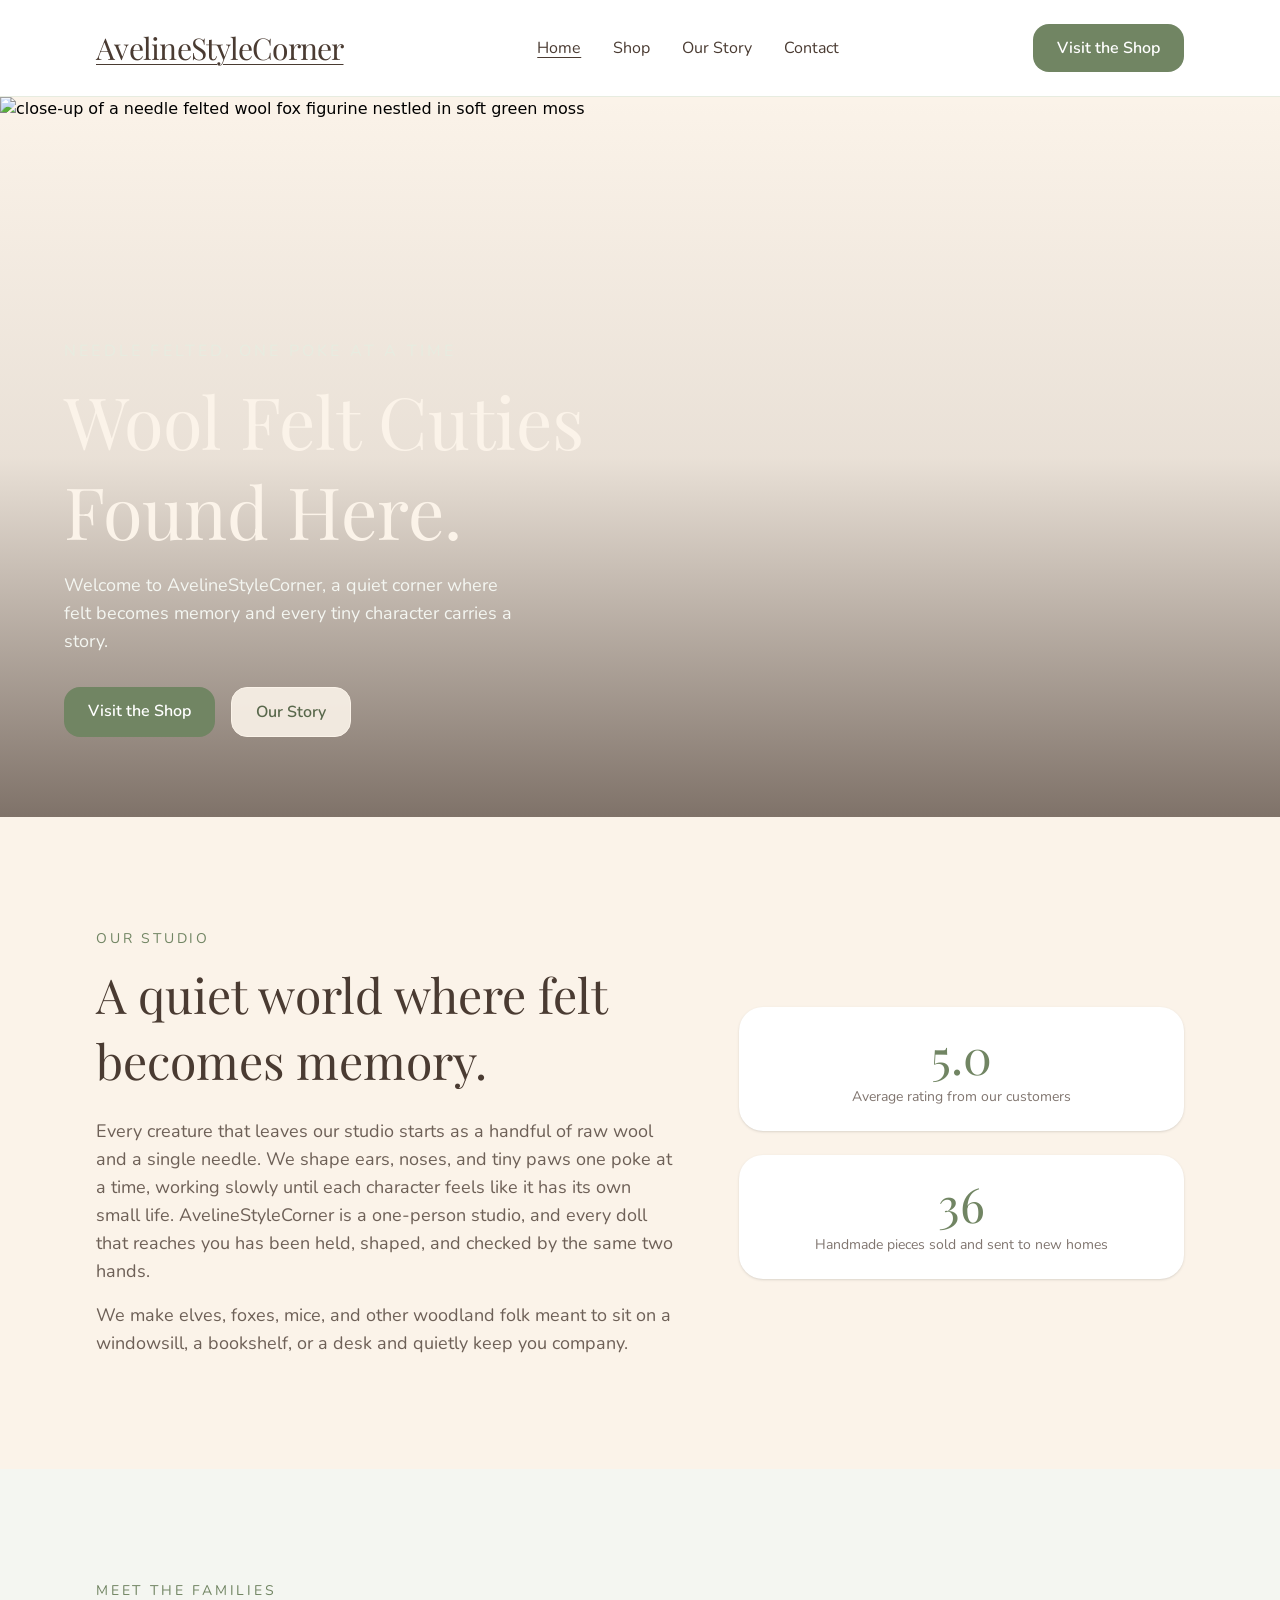
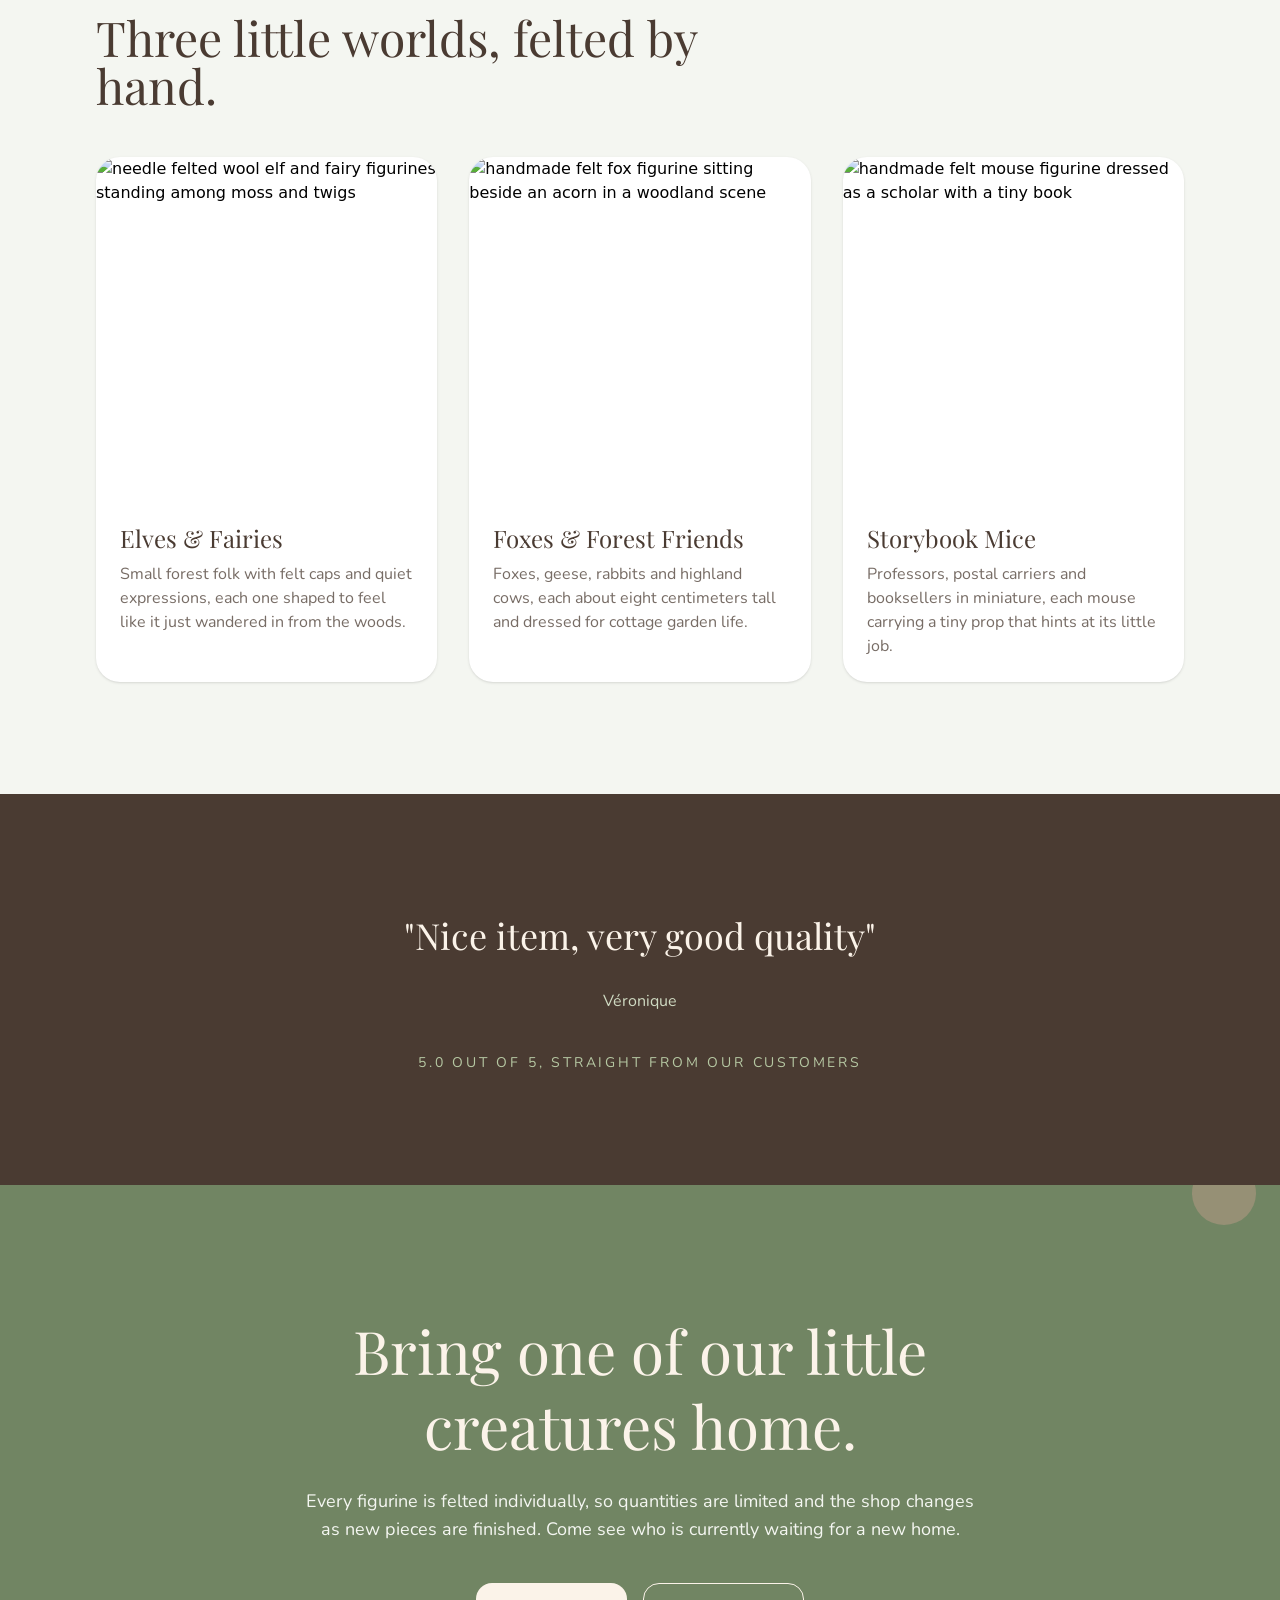
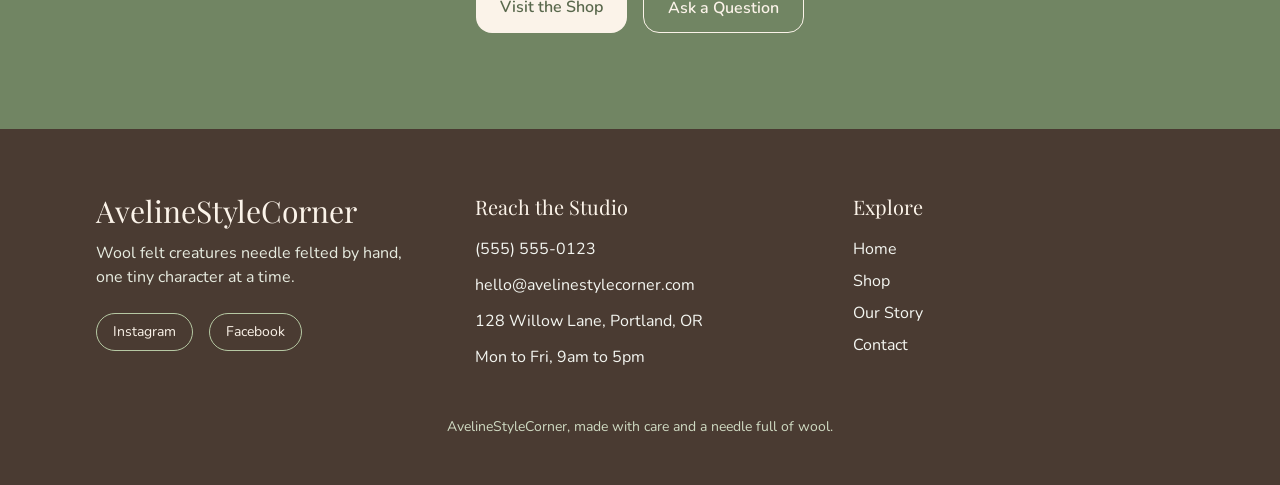
==== index.html @ eb637caf "Initial site generated by Tibly" ====
<!DOCTYPE html>
<html lang="en">
<head>
<meta charset="utf-8">
<meta name="viewport" content="width=device-width, initial-scale=1">
<title>AvelineStyleCorner | Wool Felt Cuties Found Here</title>
<meta name="description" content="Handmade needle felted wool elves, foxes, mice and woodland creatures from AvelineStyleCorner. Each figurine is felted by hand, one tiny character at a time.">
<link rel="canonical" href="https://aveline-style-39c0.sites.tibly.ai/">
<meta property="og:type" content="website">
<meta property="og:url" content="https://aveline-style-39c0.sites.tibly.ai/">
<meta property="og:site_name" content="AvelineStyleCorner">
<meta property="og:title" content="AvelineStyleCorner | Wool Felt Cuties Found Here">
<meta property="og:description" content="Handmade needle felted wool elves, foxes, mice and woodland creatures from AvelineStyleCorner. Each figurine is felted by hand, one tiny character at a time.">
<meta name="twitter:card" content="summary_large_image">
<link rel="icon" href="/favicon.svg" type="image/svg+xml">
<link rel="preconnect" href="https://fonts.googleapis.com">
<link rel="preconnect" href="https://fonts.gstatic.com" crossorigin>
<link href="https://fonts.googleapis.com/css2?family=Playfair+Display:ital,wght@0,400..900;1,400..900&family=Nunito:wght@300;400;500;600;700;800&display=swap" rel="stylesheet">
<style>details[open] > *:not(summary){animation:tibly-acc .35s ease}@keyframes tibly-acc{from{opacity:0;transform:translateY(-4px)}}</style>
<style>@media (prefers-reduced-motion:no-preference){.tibly-fx{opacity:0;transform:translateY(24px);transition:opacity .7s ease,transform .7s ease}.tibly-fx.tibly-fx-in{opacity:1;transform:none}}</style>
<script>addEventListener('DOMContentLoaded',function(){if(!('IntersectionObserver' in window))return;var io=new IntersectionObserver(function(es){es.forEach(function(en){if(en.isIntersecting){en.target.classList.add('tibly-fx-in');io.unobserve(en.target)}})},{rootMargin:'0px 0px -8% 0px'});document.querySelectorAll('section[data-block] > *').forEach(function(el){if(el.getBoundingClientRect().top>innerHeight){el.classList.add('tibly-fx');io.observe(el)}})});</script>
<style>.tibly-ba{position:relative;overflow:hidden;--ba:50%;cursor:ew-resize;touch-action:pan-y;user-select:none;-webkit-user-select:none}.tibly-ba>img{display:block;width:100%;height:100%;object-fit:cover}.tibly-ba .tibly-ba-before{position:absolute;inset:0;clip-path:inset(0 calc(100% - var(--ba)) 0 0)}.tibly-ba .tibly-ba-before img{display:block;width:100%;height:100%;object-fit:cover}.tibly-ba::after{content:'';position:absolute;top:0;bottom:0;left:var(--ba);width:2px;margin-left:-1px;background:#fff;box-shadow:0 0 6px rgba(0,0,0,.55);pointer-events:none;z-index:1}.tibly-ba::before{content:'';position:absolute;top:50%;left:var(--ba);width:44px;height:44px;transform:translate(-50%,-50%);border-radius:9999px;background:rgba(0,0,0,.75) url("data:image/svg+xml,%3Csvg%20xmlns='http://www.w3.org/2000/svg'%20viewBox='0%200%2024%2024'%20fill='%23fff'%3E%3Cpath%20d='M9%206l-6%206%206%206zM15%206l6%206-6%206z'/%3E%3C/svg%3E") center/22px 22px no-repeat;border:2px solid #fff;box-shadow:0 2px 8px rgba(0,0,0,.4);pointer-events:none;z-index:1}.tibly-ba input[type=range]{position:absolute;inset:0;width:100%;height:100%;margin:0;opacity:0;pointer-events:none;-webkit-appearance:none;appearance:none;z-index:2}[data-lightbox]{cursor:zoom-in}.tibly-lb{position:fixed;inset:0;z-index:9999;background:rgba(0,0,0,.92);display:flex;align-items:center;justify-content:center;cursor:zoom-out;padding:24px}.tibly-lb img{max-width:100%;max-height:100%;object-fit:contain}</style>
<script>document.addEventListener('input',function(e){var t=e.target;if(!t||t.type!=='range')return;var c=t.closest&&t.closest('.tibly-ba');if(c)c.style.setProperty('--ba',t.value+'%')});document.addEventListener('pointerdown',function(e){var c=e.target.closest&&e.target.closest('.tibly-ba');if(!c||e.button>0)return;e.preventDefault();var inp=c.querySelector('input[type=range]');var set=function(x){var r=c.getBoundingClientRect();if(!r.width)return;var p=Math.max(0,Math.min(100,(x-r.left)*100/r.width));c.style.setProperty('--ba',p+'%');if(inp)inp.value=Math.round(p)};set(e.clientX);var mv=function(ev){set(ev.clientX)};var up=function(){document.removeEventListener('pointermove',mv);document.removeEventListener('pointerup',up);document.removeEventListener('pointercancel',up)};document.addEventListener('pointermove',mv);document.addEventListener('pointerup',up);document.addEventListener('pointercancel',up)});document.addEventListener('click',function(e){var im=e.target.closest&&e.target.closest('[data-lightbox]');if(!im||!(im.currentSrc||im.src))return;e.preventDefault();var o=document.createElement('div');o.className='tibly-lb';var big=document.createElement('img');big.src=im.currentSrc||im.src;big.alt=im.alt||'';o.appendChild(big);o.addEventListener('click',function(){o.remove()});document.addEventListener('keydown',function esc(ev){if(ev.key==='Escape'){o.remove();document.removeEventListener('keydown',esc)}});document.body.appendChild(o)});document.addEventListener('click',function(e){var x=e.target.closest&&e.target.closest('[data-announce-close]');if(!x)return;var b=x.closest('[data-announce]');if(b){b.style.display='none';try{sessionStorage.setItem('tibly-announce','1')}catch(_){}}});addEventListener('DOMContentLoaded',function(){try{if(sessionStorage.getItem('tibly-announce')==='1'){var b=document.querySelector('[data-announce]');if(b)b.style.display='none'}}catch(_){}if('IntersectionObserver' in window&&!matchMedia('(prefers-reduced-motion:reduce)').matches){var els=document.querySelectorAll('[data-count]');if(els.length){var io=new IntersectionObserver(function(es){es.forEach(function(en){if(!en.isIntersecting)return;io.unobserve(en.target);var el=en.target,s=el.textContent||'',m=s.match(/[\d,]*\d(?:\.\d+)?/);if(!m)return;var raw=m[0],num=parseFloat(raw.replace(/,/g,''));if(!isFinite(num))return;var pre=s.slice(0,m.index),post=s.slice(m.index+raw.length),grp=raw.indexOf(',')>=0,dec=(raw.split('.')[1]||'').length,t0=performance.now();requestAnimationFrame(function tick(now){var p=Math.min((now-t0)/1400,1);p=1-Math.pow(1-p,3);var v=(num*p).toFixed(dec);if(grp)v=Number(v).toLocaleString('en-US',{minimumFractionDigits:dec});el.textContent=pre+v+post;if(p<1)requestAnimationFrame(tick)})})},{rootMargin:'0px 0px -10% 0px'});els.forEach(function(el){io.observe(el)})}}var badge=document.querySelector('[data-tibly-open]');if(badge){var src=document.querySelector('[data-tibly-field="hours"]');var txt=(src&&src.textContent||'').toLowerCase();var days=['sun','mon','tue','wed','thu','fri','sat'];var toMin=function(h,mm,ap){h=+h;mm=+(mm||0);if(ap==='pm'&&h!==12)h+=12;if(ap==='am'&&h===12)h=0;return h*60+mm};var spans=[];var re=/(sun|mon|tue|wed|thu|fri|sat|daily|every ?day)[a-z]*\s*(?:[-\u2013\u2014]\s*(sun|mon|tue|wed|thu|fri|sat)[a-z]*)?\s*:?\s*(\d{1,2})(?::(\d{2}))?\s*(am|pm)?\s*[-\u2013\u2014]\s*(\d{1,2})(?::(\d{2}))?\s*(am|pm)?/g,mm;while((mm=re.exec(txt))){var d1=mm[1].slice(0,3),d2=mm[2],ap1=mm[5]||(mm[8]==='pm'&&+mm[3]<=+mm[6]?'am':mm[8]),o=toMin(mm[3],mm[4],ap1),c=toMin(mm[6],mm[7],mm[8]);var from=d1==='dai'||d1==='eve'?0:days.indexOf(d1),to=d2?days.indexOf(d2.slice(0,3)):(d1==='dai'||d1==='eve'?6:from);if(from<0)continue;for(var d=from;;d=(d+1)%7){spans.push([d,o,c]);if(d===to)break}}if(spans.length){var now=new Date(),cur=now.getDay(),min=now.getHours()*60+now.getMinutes();var open=spans.some(function(s){return s[0]===cur&&min>=s[1]&&min<s[2]});badge.textContent=open?(badge.getAttribute('data-open-text')||'Open now'):(badge.getAttribute('data-closed-text')||'Closed now');badge.setAttribute('data-state',open?'open':'closed');badge.hidden=false}}});</script>
<style>header a[aria-current="page"]:not(:has(img,svg)){text-decoration:underline;text-underline-offset:4px;text-decoration-thickness:1px}</style>
<style>#nav-open~[class*="peer-checked:"][class*="fixed"]{min-height:100vh;min-height:100dvh}@media (prefers-reduced-motion:no-preference){label[for="nav-open"] span{transition:transform .3s ease,opacity .2s ease}header:has(#nav-open:checked) label[for="nav-open"]:not([aria-label="Close" i]) span:not(:has(span)):nth-of-type(1){transform:translateY(8px) rotate(45deg)}header:has(#nav-open:checked) label[for="nav-open"]:not([aria-label="Close" i]) span:not(:has(span)):nth-of-type(2){opacity:0}header:has(#nav-open:checked) label[for="nav-open"]:not([aria-label="Close" i]) span:not(:has(span)):nth-of-type(3){transform:translateY(-8px) rotate(-45deg)}#nav-open:checked~[class*="peer-checked:"]{animation:tibly-nav-in .25s ease}#nav-open:checked~[class*="peer-checked:"] label[for="nav-open"]{display:inline-block;animation:tibly-x-in .35s ease}@keyframes tibly-nav-in{from{opacity:0;transform:translateY(10px)}}@keyframes tibly-x-in{from{opacity:0;transform:rotate(-90deg) scale(.6)}}}</style>
<link rel="stylesheet" href="/styles.css?v=5a01f3ce">
</head>
<body>
<!-- block:header -->
<header class="relative bg-[var(--color-surface)] border-b border-brand-100">
  <div class="mx-auto max-w-6xl px-4 sm:px-6 lg:px-8">
    <input type="checkbox" id="nav-open" class="peer sr-only">
    <div class="flex items-center justify-between py-4 md:py-6">
      <a href="/" class="font-display text-2xl md:text-3xl text-[var(--color-ink)] tracking-tight" aria-current="page">
        <span data-tibly-field="business-name">AvelineStyleCorner</span>
      </a>
      <nav class="hidden md:flex items-center gap-8 font-body text-base text-[var(--color-ink)]">
        <a href="/" class="transition-colors duration-200 hover:text-brand-600" aria-current="page">Home</a>
        <a href="/shop" class="transition-colors duration-200 hover:text-brand-600">Shop</a>
        <a href="/about" class="transition-colors duration-200 hover:text-brand-600">Our Story</a>
        <a href="/contact" class="transition-colors duration-200 hover:text-brand-600">Contact</a>
      </nav>
      <a href="/shop" class="btn hidden md:inline-flex">Visit the Shop</a>
      <label for="nav-open" class="md:hidden cursor-pointer text-[var(--color-ink)]" aria-label="Menu">
        <svg width="28" height="28" viewBox="0 0 24 24" fill="none" stroke="currentColor" stroke-width="2" stroke-linecap="round">
          <line x1="3" y1="6" x2="21" y2="6"/>
          <line x1="3" y1="12" x2="21" y2="12"/>
          <line x1="3" y1="18" x2="21" y2="18"/>
        </svg>
      </label>
    </div>

    <div class="hidden peer-checked:flex md:hidden fixed inset-0 z-50 flex-col bg-[var(--color-background)] px-6 py-6">
      <div class="flex items-center justify-between">
        <span class="font-display text-2xl text-[var(--color-ink)]" data-tibly-field="business-name">AvelineStyleCorner</span>
        <label for="nav-open" aria-label="Close" class="cursor-pointer text-[var(--color-ink)]">
          <svg width="28" height="28" viewBox="0 0 24 24" fill="none" stroke="currentColor" stroke-width="2" stroke-linecap="round">
            <line x1="4" y1="4" x2="20" y2="20"/>
            <line x1="20" y1="4" x2="4" y2="20"/>
          </svg>
        </label>
      </div>
      <nav class="mt-16 flex flex-col gap-7 font-display text-4xl text-[var(--color-ink)]">
        <a href="/" class="transition-colors duration-200 hover:text-brand-600" aria-current="page">Home</a>
        <a href="/shop" class="transition-colors duration-200 hover:text-brand-600">Shop</a>
        <a href="/about" class="transition-colors duration-200 hover:text-brand-600">Our Story</a>
        <a href="/contact" class="transition-colors duration-200 hover:text-brand-600">Contact</a>
      </nav>
      <a href="/shop" class="btn mt-auto text-center text-lg">Visit the Shop</a>
    </div>
  </div>
</header>
<!-- /block:header -->
<!-- block:image-hero -->
<section class="relative bg-background" data-block="image-hero">
  <div class="relative h-[62vh] md:h-[80vh] w-full overflow-hidden">
    <img loading="lazy" src="https://images.pexels.com/photos/10673284/pexels-photo-10673284.jpeg?auto=compress&cs=tinysrgb&h=650&w=940" alt="close-up of a needle felted wool fox figurine nestled in soft green moss" class="absolute inset-0 h-full w-full object-cover animate-kenburns">
    <div class="absolute inset-0 bg-gradient-to-t from-[var(--color-ink)]/70 via-[var(--color-ink)]/10 to-transparent"></div>
    <div class="absolute inset-0 flex flex-col items-start justify-end px-6 pb-10 sm:px-10 sm:pb-14 md:px-16 md:pb-20">
      <p class="font-body text-sm md:text-base uppercase tracking-[0.2em] text-brand-100">Needle felted, one poke at a time</p>
      <h1 class="mt-3 font-display text-4xl md:text-7xl leading-tight text-background max-w-2xl">Wool Felt Cuties Found Here.</h1>
      <p class="mt-4 max-w-md font-body text-base md:text-lg text-brand-50">Welcome to <span data-tibly-field="business-name">AvelineStyleCorner</span>, a quiet corner where felt becomes memory and every tiny character carries a story.</p>
      <div class="mt-8 flex flex-wrap gap-4">
        <a href="/shop" class="btn">Visit the Shop</a>
        <a href="/about" class="inline-block rounded-lg border border-background bg-background/90 px-6 py-3 font-body font-semibold text-brand-700 transition-colors duration-200 hover:bg-background">Our Story</a>
      </div>
    </div>
  </div>
</section>
<!-- /block:image-hero -->
<!-- block:warm-intro -->
<section class="bg-background py-20 md:py-28" data-block="warm-intro">
  <div class="mx-auto max-w-6xl px-4 sm:px-6 lg:px-8 grid grid-cols-1 md:grid-cols-[1.3fr_1fr] gap-12 md:gap-16 items-center">
    <div>
      <p class="font-body text-sm uppercase tracking-[0.2em] text-brand-600">Our Studio</p>
      <h2 class="mt-3 font-display text-3xl md:text-5xl text-[var(--color-ink)] leading-snug">A quiet world where felt becomes memory.</h2>
      <p class="mt-6 font-body text-lg text-[var(--color-ink)]/80 max-w-prose">Every creature that leaves our studio starts as a handful of raw wool and a single needle. We shape ears, noses, and tiny paws one poke at a time, working slowly until each character feels like it has its own small life. <span data-tibly-field="business-name">AvelineStyleCorner</span> is a one-person studio, and every doll that reaches you has been held, shaped, and checked by the same two hands.</p>
      <p class="mt-4 font-body text-lg text-[var(--color-ink)]/80 max-w-prose">We make elves, foxes, mice, and other woodland folk meant to sit on a windowsill, a bookshelf, or a desk and quietly keep you company.</p>
    </div>
    <div class="flex flex-col sm:flex-row md:flex-col gap-6">
      <div class="rounded-xl bg-surface p-6 text-center shadow-sm transition-shadow duration-200 hover:shadow-md">
        <p class="font-display text-5xl text-brand-600"><span data-count>5.0</span></p>
        <p class="mt-2 font-body text-sm text-[var(--color-ink)]/70">Average rating from our customers</p>
      </div>
      <div class="rounded-xl bg-surface p-6 text-center shadow-sm transition-shadow duration-200 hover:shadow-md">
        <p class="font-display text-5xl text-brand-600"><span data-count>36</span></p>
        <p class="mt-2 font-body text-sm text-[var(--color-ink)]/70">Handmade pieces sold and sent to new homes</p>
      </div>
    </div>
  </div>
</section>
<!-- /block:warm-intro -->
<!-- block:offering-cards -->
<section class="bg-brand-50 py-20 md:py-28" data-block="offering-cards">
  <div class="mx-auto max-w-6xl px-4 sm:px-6 lg:px-8">
    <div class="max-w-2xl">
      <p class="font-body text-sm uppercase tracking-[0.2em] text-brand-600">Meet the Families</p>
      <h2 class="mt-3 font-display text-3xl md:text-5xl text-[var(--color-ink)]">Three little worlds, felted by hand.</h2>
    </div>
    <div class="mt-12 grid grid-cols-1 md:grid-cols-3 gap-8">
      <div class="rounded-xl bg-surface shadow-sm transition-shadow duration-200 hover:shadow-md overflow-hidden">
        <div class="group overflow-hidden aspect-square">
          <img loading="lazy" src="https://images.pexels.com/photos/35097242/pexels-photo-35097242.jpeg?auto=compress&cs=tinysrgb&h=650&w=940" alt="needle felted wool elf and fairy figurines standing among moss and twigs" class="w-full h-full object-cover transition-transform duration-500 group-hover:scale-105">
        </div>
        <div class="p-6">
          <h3 class="font-display text-2xl text-[var(--color-ink)]">Elves & Fairies</h3>
          <p class="mt-2 font-body text-[var(--color-ink)]/75">Small forest folk with felt caps and quiet expressions, each one shaped to feel like it just wandered in from the woods.</p>
        </div>
      </div>
      <div class="rounded-xl bg-surface shadow-sm transition-shadow duration-200 hover:shadow-md overflow-hidden">
        <div class="group overflow-hidden aspect-square">
          <img loading="lazy" src="https://images.pexels.com/photos/34957158/pexels-photo-34957158.jpeg?auto=compress&cs=tinysrgb&h=650&w=940" alt="handmade felt fox figurine sitting beside an acorn in a woodland scene" class="w-full h-full object-cover transition-transform duration-500 group-hover:scale-105">
        </div>
        <div class="p-6">
          <h3 class="font-display text-2xl text-[var(--color-ink)]">Foxes & Forest Friends</h3>
          <p class="mt-2 font-body text-[var(--color-ink)]/75">Foxes, geese, rabbits and highland cows, each about eight centimeters tall and dressed for cottage garden life.</p>
        </div>
      </div>
      <div class="rounded-xl bg-surface shadow-sm transition-shadow duration-200 hover:shadow-md overflow-hidden">
        <div class="group overflow-hidden aspect-square">
          <img loading="lazy" src="https://images.pexels.com/photos/28209164/pexels-photo-28209164.jpeg?auto=compress&cs=tinysrgb&h=650&w=940" alt="handmade felt mouse figurine dressed as a scholar with a tiny book" class="w-full h-full object-cover transition-transform duration-500 group-hover:scale-105">
        </div>
        <div class="p-6">
          <h3 class="font-display text-2xl text-[var(--color-ink)]">Storybook Mice</h3>
          <p class="mt-2 font-body text-[var(--color-ink)]/75">Professors, postal carriers and booksellers in miniature, each mouse carrying a tiny prop that hints at its little job.</p>
        </div>
      </div>
    </div>
  </div>
</section>
<!-- /block:offering-cards -->
<!-- block:testimonial -->
<section class="bg-[var(--color-ink)] py-20 md:py-28" data-block="testimonial">
  <div class="mx-auto max-w-3xl px-4 sm:px-6 lg:px-8 text-center">
    <p class="font-display text-2xl md:text-4xl text-background leading-relaxed">"Nice item, very good quality"</p>
    <p class="mt-6 font-body text-brand-200">Véronique</p>
    <p class="mt-10 font-body text-sm uppercase tracking-[0.2em] text-brand-300">5.0 out of 5, straight from our customers</p>
  </div>
</section>
<!-- /block:testimonial -->
<!-- block:visit-cta -->
<section class="relative bg-brand-600 py-24 md:py-32 pb-28 md:pb-24 overflow-hidden" data-block="visit-cta">
  <div class="absolute -top-6 right-6 hidden md:block h-16 w-16 rounded-full bg-accent-400/30 animate-float"></div>
  <div class="mx-auto max-w-4xl px-4 sm:px-6 lg:px-8 text-center relative">
    <h2 class="font-display text-4xl md:text-6xl text-background leading-tight">Bring one of our little creatures home.</h2>
    <p class="mt-6 font-body text-lg text-brand-50 max-w-2xl mx-auto">Every figurine is felted individually, so quantities are limited and the shop changes as new pieces are finished. Come see who is currently waiting for a new home.</p>
    <div class="mt-10 flex flex-wrap justify-center gap-4">
      <a href="/shop" class="inline-block rounded-lg bg-background px-6 py-3 font-body font-semibold text-brand-700 transition-colors duration-200 hover:bg-brand-50">Visit the Shop</a>
      <a href="/contact" class="inline-block rounded-lg border border-background px-6 py-3 font-body font-semibold text-background transition-colors duration-200 hover:bg-brand-700">Ask a Question</a>
    </div>
  </div>
</section>
<!-- /block:visit-cta -->
<!-- block:footer -->
<footer class="relative bg-[var(--color-ink)] text-[var(--color-background)] pt-16 pb-24 md:pb-12">
  <div class="mx-auto max-w-6xl px-4 sm:px-6 lg:px-8 grid grid-cols-1 gap-12 md:grid-cols-3">
    <div>
      <p class="font-display text-3xl" data-tibly-field="business-name">AvelineStyleCorner</p>
      <p class="mt-3 max-w-xs font-body text-brand-100">Wool felt creatures needle felted by hand, one tiny character at a time.</p>
      <div data-tibly-field="links" class="mt-6 flex flex-wrap gap-4 font-body text-sm">
        <a href="https://instagram.com" class="rounded-full border border-brand-300 px-4 py-2 transition-colors duration-200 hover:bg-brand-700">Instagram</a>
        <a href="https://facebook.com" class="rounded-full border border-brand-300 px-4 py-2 transition-colors duration-200 hover:bg-brand-700">Facebook</a>
      </div>
    </div>
    <div>
      <p class="font-display text-xl mb-4">Reach the Studio</p>
      <ul class="space-y-3 font-body text-brand-50">
        <li><a href="tel:+15555550123" data-tibly-field="phone" class="transition-colors duration-200 hover:text-accent-300">(555) 555-0123</a></li>
        <li><a href="mailto:hello@avelinestylecorner.com" data-tibly-field="email" class="transition-colors duration-200 hover:text-accent-300">hello@avelinestylecorner.com</a></li>
        <li><span data-tibly-field="address">128 Willow Lane, Portland, OR</span></li>
        <li><span data-tibly-field="hours">Mon to Fri, 9am to 5pm</span></li>
      </ul>
    </div>
    <div>
      <p class="font-display text-xl mb-4">Explore</p>
      <nav class="flex flex-col gap-2 font-body text-brand-50">
        <a href="/" class="transition-colors duration-200 hover:text-accent-300">Home</a>
        <a href="/shop" class="transition-colors duration-200 hover:text-accent-300">Shop</a>
        <a href="/about" class="transition-colors duration-200 hover:text-accent-300">Our Story</a>
        <a href="/contact" class="transition-colors duration-200 hover:text-accent-300">Contact</a>
      </nav>
    </div>
  </div>
  <p class="mt-12 text-center font-body text-sm text-brand-200">
    <span data-tibly-field="business-name">AvelineStyleCorner</span>, made with care and a needle full of wool.
  </p>

  <div class="md:hidden fixed bottom-0 inset-x-0 z-40 bg-brand-600">
    <a href="tel:+15555550123" data-tibly-field="phone" class="block w-full py-4 text-center font-display text-lg text-[var(--color-surface)]">
      Call the Studio
    </a>
  </div>
</footer>
<!-- /block:footer -->
  <script async src="https://api.tibly.ai/widget/v1.js"></script>
</body>
</html>
---- styles.css ----
/*! tailwindcss v4.3.2 | MIT License | https://tailwindcss.com */
@layer properties{@supports (((-webkit-hyphens:none)) and (not (margin-trim:inline))) or ((-moz-orient:inline) and (not (color:rgb(from red r g b)))){*,:before,:after,::backdrop{--tw-space-y-reverse:0;--tw-border-style:solid;--tw-gradient-position:initial;--tw-gradient-from:#0000;--tw-gradient-via:#0000;--tw-gradient-to:#0000;--tw-gradient-stops:initial;--tw-gradient-via-stops:initial;--tw-gradient-from-position:0%;--tw-gradient-via-position:50%;--tw-gradient-to-position:100%;--tw-leading:initial;--tw-font-weight:initial;--tw-tracking:initial;--tw-shadow:0 0 #0000;--tw-shadow-color:initial;--tw-shadow-alpha:100%;--tw-inset-shadow:0 0 #0000;--tw-inset-shadow-color:initial;--tw-inset-shadow-alpha:100%;--tw-ring-color:initial;--tw-ring-shadow:0 0 #0000;--tw-inset-ring-color:initial;--tw-inset-ring-shadow:0 0 #0000;--tw-ring-inset:initial;--tw-ring-offset-width:0px;--tw-ring-offset-color:#fff;--tw-ring-offset-shadow:0 0 #0000;--tw-blur:initial;--tw-brightness:initial;--tw-contrast:initial;--tw-grayscale:initial;--tw-hue-rotate:initial;--tw-invert:initial;--tw-opacity:initial;--tw-saturate:initial;--tw-sepia:initial;--tw-drop-shadow:initial;--tw-drop-shadow-color:initial;--tw-drop-shadow-alpha:100%;--tw-drop-shadow-size:initial;--tw-duration:initial;--tw-scale-x:1;--tw-scale-y:1;--tw-scale-z:1}}}@layer theme{:root,:host{--font-sans:ui-sans-serif, system-ui, sans-serif, "Apple Color Emoji", "Segoe UI Emoji", "Segoe UI Symbol", "Noto Color Emoji";--font-mono:ui-monospace, SFMono-Regular, Menlo, Monaco, Consolas, "Liberation Mono", "Courier New", monospace;--spacing:.25rem;--container-xs:20rem;--container-md:28rem;--container-2xl:42rem;--container-3xl:48rem;--container-4xl:56rem;--container-6xl:72rem;--text-sm:.875rem;--text-sm--line-height:calc(1.25 / .875);--text-base:1rem;--text-base--line-height:calc(1.5 / 1);--text-lg:1.125rem;--text-lg--line-height:calc(1.75 / 1.125);--text-xl:1.25rem;--text-xl--line-height:calc(1.75 / 1.25);--text-2xl:1.5rem;--text-2xl--line-height:calc(2 / 1.5);--text-3xl:1.875rem;--text-3xl--line-height:calc(2.25 / 1.875);--text-4xl:2.25rem;--text-4xl--line-height:calc(2.5 / 2.25);--text-5xl:3rem;--text-5xl--line-height:1;--text-6xl:3.75rem;--text-6xl--line-height:1;--text-7xl:4.5rem;--text-7xl--line-height:1;--font-weight-semibold:600;--tracking-tight:-.025em;--tracking-wide:.025em;--tracking-widest:.1em;--leading-tight:1.25;--leading-snug:1.375;--leading-relaxed:1.625;--radius-sm:.5rem;--radius-md:.75rem;--radius-lg:1rem;--radius-xl:1.5rem;--radius-2xl:1rem;--blur-2xl:40px;--aspect-video:16 / 9;--default-transition-duration:.15s;--default-transition-timing-function:cubic-bezier(.4, 0, .2, 1);--default-font-family:var(--font-sans);--default-mono-font-family:var(--font-mono);--color-surface:#fff;--color-ink:#4a3b32;--color-brand-50:#f4f6f1;--color-brand-100:#e7ece0;--color-brand-200:#cfdac2;--color-brand-300:#b6c8a3;--color-brand-400:#a0b58c;--color-brand-500:#8ca07a;--color-brand-600:#718563;--color-brand-700:#59684c;--color-brand-800:#414b38;--color-brand-900:#2a3124;--color-accent-50:#fcf3f1;--color-accent-100:#f8e4e0;--color-accent-200:#f1cac2;--color-accent-300:#ebb0a6;--color-accent-400:#eaaa9f;--color-accent-500:#e7a9a0;--color-accent-600:#d48a80;--color-accent-700:#b36a60;--color-accent-800:#7e4b44;--color-accent-900:#522f2a;--color-background:#fbf3e9;--font-display:"Playfair Display", serif;--font-body:"Nunito", sans-serif;--animate-kenburns:kenburns 18s ease-in-out infinite alternate;--animate-marquee:marquee 30s linear infinite;--animate-float:float 6s ease-in-out infinite;--animate-pulse-soft:pulse-soft 4s ease-in-out infinite;--animate-spin-slow:spin-slow 24s linear infinite}}@layer base{*,:after,:before,::backdrop{box-sizing:border-box;border:0 solid;margin:0;padding:0}::file-selector-button{box-sizing:border-box;border:0 solid;margin:0;padding:0}html,:host{-webkit-text-size-adjust:100%;tab-size:4;line-height:1.5;font-family:var(--default-font-family,ui-sans-serif, system-ui, sans-serif, "Apple Color Emoji", "Segoe UI Emoji", "Segoe UI Symbol", "Noto Color Emoji");font-feature-settings:var(--default-font-feature-settings,normal);font-variation-settings:var(--default-font-variation-settings,normal);-webkit-tap-highlight-color:transparent}hr{height:0;color:inherit;border-top-width:1px}abbr:where([title]){-webkit-text-decoration:underline dotted;text-decoration:underline dotted}h1,h2,h3,h4,h5,h6{font-size:inherit;font-weight:inherit}a{color:inherit;-webkit-text-decoration:inherit;-webkit-text-decoration:inherit;-webkit-text-decoration:inherit;text-decoration:inherit}b,strong{font-weight:bolder}code,kbd,samp,pre{font-family:var(--default-mono-font-family,ui-monospace, SFMono-Regular, Menlo, Monaco, Consolas, "Liberation Mono", "Courier New", monospace);font-feature-settings:var(--default-mono-font-feature-settings,normal);font-variation-settings:var(--default-mono-font-variation-settings,normal);font-size:1em}small{font-size:80%}sub,sup{vertical-align:baseline;font-size:75%;line-height:0;position:relative}sub{bottom:-.25em}sup{top:-.5em}table{text-indent:0;border-color:inherit;border-collapse:collapse}:-moz-focusring{outline:auto}progress{vertical-align:baseline}summary{display:list-item}ol,ul,menu{list-style:none}img,svg,video,canvas,audio,iframe,embed,object{vertical-align:middle;display:block}img,video{max-width:100%;height:auto}button,input,select,optgroup,textarea{font:inherit;font-feature-settings:inherit;font-variation-settings:inherit;letter-spacing:inherit;color:inherit;opacity:1;background-color:#0000;border-radius:0}::file-selector-button{font:inherit;font-feature-settings:inherit;font-variation-settings:inherit;letter-spacing:inherit;color:inherit;opacity:1;background-color:#0000;border-radius:0}:where(select:is([multiple],[size])) optgroup{font-weight:bolder}:where(select:is([multiple],[size])) optgroup option{padding-inline-start:20px}::file-selector-button{margin-inline-end:4px}::placeholder{opacity:1}@supports (not ((-webkit-appearance:-apple-pay-button))) or (contain-intrinsic-size:1px){::placeholder{color:currentColor}@supports (color:color-mix(in lab, red, red)){::placeholder{color:color-mix(in oklab, currentcolor 50%, transparent)}}}textarea{resize:vertical}::-webkit-search-decoration{-webkit-appearance:none}::-webkit-date-and-time-value{min-height:1lh;text-align:inherit}::-webkit-datetime-edit{display:inline-flex}::-webkit-datetime-edit-fields-wrapper{padding:0}::-webkit-datetime-edit{padding-block:0}::-webkit-datetime-edit-year-field{padding-block:0}::-webkit-datetime-edit-month-field{padding-block:0}::-webkit-datetime-edit-day-field{padding-block:0}::-webkit-datetime-edit-hour-field{padding-block:0}::-webkit-datetime-edit-minute-field{padding-block:0}::-webkit-datetime-edit-second-field{padding-block:0}::-webkit-datetime-edit-millisecond-field{padding-block:0}::-webkit-datetime-edit-meridiem-field{padding-block:0}::-webkit-calendar-picker-indicator{line-height:1}:-moz-ui-invalid{box-shadow:none}button,input:where([type=button],[type=reset],[type=submit]){appearance:button}::file-selector-button{appearance:button}::-webkit-inner-spin-button{height:auto}::-webkit-outer-spin-button{height:auto}[hidden]:where(:not([hidden=until-found])){display:none!important}}@layer components{.btn{border-radius:var(--radius-lg);background-color:var(--color-brand-600);padding-inline:calc(var(--spacing) * 6);padding-block:calc(var(--spacing) * 3);font-family:var(--font-body);--tw-font-weight:var(--font-weight-semibold);font-weight:var(--font-weight-semibold);color:var(--color-surface);transition-property:color,background-color,border-color,outline-color,text-decoration-color,fill,stroke,--tw-gradient-from,--tw-gradient-via,--tw-gradient-to;transition-timing-function:var(--tw-ease,var(--default-transition-timing-function));transition-duration:var(--tw-duration,var(--default-transition-duration));--tw-duration:.2s;transition-duration:.2s;display:inline-block}@media (hover:hover){.btn:hover{background-color:var(--color-brand-700)}}.btn-secondary{border-radius:var(--radius-lg);border-style:var(--tw-border-style);border-width:1px;border-color:var(--color-brand-600);padding-inline:calc(var(--spacing) * 6);padding-block:calc(var(--spacing) * 3);font-family:var(--font-body);--tw-font-weight:var(--font-weight-semibold);font-weight:var(--font-weight-semibold);color:var(--color-brand-700);transition-property:color,background-color,border-color,outline-color,text-decoration-color,fill,stroke,--tw-gradient-from,--tw-gradient-via,--tw-gradient-to;transition-timing-function:var(--tw-ease,var(--default-transition-timing-function));transition-duration:var(--tw-duration,var(--default-transition-duration));--tw-duration:.2s;background-color:#0000;transition-duration:.2s;display:inline-block}@media (hover:hover){.btn-secondary:hover{background-color:var(--color-brand-50)}}.card{border-radius:var(--radius-xl);background-color:var(--color-surface);padding:calc(var(--spacing) * 6);--tw-shadow:0 1px 3px 0 var(--tw-shadow-color,#0000001a), 0 1px 2px -1px var(--tw-shadow-color,#0000001a);box-shadow:var(--tw-inset-shadow), var(--tw-inset-ring-shadow), var(--tw-ring-offset-shadow), var(--tw-ring-shadow), var(--tw-shadow);transition-property:box-shadow;transition-timing-function:var(--tw-ease,var(--default-transition-timing-function));transition-duration:var(--tw-duration,var(--default-transition-duration));--tw-duration:.2s;transition-duration:.2s}@media (hover:hover){.card:hover{--tw-shadow:0 4px 6px -1px var(--tw-shadow-color,#0000001a), 0 2px 4px -2px var(--tw-shadow-color,#0000001a);box-shadow:var(--tw-inset-shadow), var(--tw-inset-ring-shadow), var(--tw-ring-offset-shadow), var(--tw-ring-shadow), var(--tw-shadow)}}}@layer utilities{.pointer-events-none{pointer-events:none}.sr-only{clip-path:inset(50%);white-space:nowrap;border-width:0;width:1px;height:1px;margin:-1px;padding:0;position:absolute;overflow:hidden}.absolute{position:absolute}.fixed{position:fixed}.relative{position:relative}.inset-0{inset:0}.inset-x-0{inset-inline:0}.-top-6{top:calc(var(--spacing) * -6)}.-top-10{top:calc(var(--spacing) * -10)}.top-1\/3{top:33.3333%}.-right-20{right:calc(var(--spacing) * -20)}.right-6{right:calc(var(--spacing) * 6)}.-bottom-6{bottom:calc(var(--spacing) * -6)}.bottom-0{bottom:0}.-left-6{left:calc(var(--spacing) * -6)}.-left-16{left:calc(var(--spacing) * -16)}.z-40{z-index:40}.z-50{z-index:50}.mx-auto{margin-inline:auto}.mt-1{margin-top:var(--spacing)}.mt-2{margin-top:calc(var(--spacing) * 2)}.mt-3{margin-top:calc(var(--spacing) * 3)}.mt-4{margin-top:calc(var(--spacing) * 4)}.mt-5{margin-top:calc(var(--spacing) * 5)}.mt-6{margin-top:calc(var(--spacing) * 6)}.mt-8{margin-top:calc(var(--spacing) * 8)}.mt-10{margin-top:calc(var(--spacing) * 10)}.mt-12{margin-top:calc(var(--spacing) * 12)}.mt-14{margin-top:calc(var(--spacing) * 14)}.mt-16{margin-top:calc(var(--spacing) * 16)}.mt-auto{margin-top:auto}.mb-1{margin-bottom:var(--spacing)}.mb-2{margin-bottom:calc(var(--spacing) * 2)}.mb-4{margin-bottom:calc(var(--spacing) * 4)}.mb-5{margin-bottom:calc(var(--spacing) * 5)}.mb-6{margin-bottom:calc(var(--spacing) * 6)}.mb-8{margin-bottom:calc(var(--spacing) * 8)}.mb-14{margin-bottom:calc(var(--spacing) * 14)}.ml-2{margin-left:calc(var(--spacing) * 2)}.block{display:block}.flex{display:flex}.grid{display:grid}.hidden{display:none}.inline-block{display:inline-block}.inline-flex{display:inline-flex}.table{display:table}.aspect-4\/5{aspect-ratio:4/5}.aspect-square{aspect-ratio:1}.aspect-video{aspect-ratio:var(--aspect-video)}.h-1{height:var(--spacing)}.h-2\.5{height:calc(var(--spacing) * 2.5)}.h-16{height:calc(var(--spacing) * 16)}.h-24{height:calc(var(--spacing) * 24)}.h-56{height:calc(var(--spacing) * 56)}.h-72{height:calc(var(--spacing) * 72)}.h-\[62vh\]{height:62vh}.h-full{height:100%}.w-1{width:var(--spacing)}.w-2\.5{width:calc(var(--spacing) * 2.5)}.w-16{width:calc(var(--spacing) * 16)}.w-24{width:calc(var(--spacing) * 24)}.w-56{width:calc(var(--spacing) * 56)}.w-72{width:calc(var(--spacing) * 72)}.w-full{width:100%}.max-w-2xl{max-width:var(--container-2xl)}.max-w-3xl{max-width:var(--container-3xl)}.max-w-4xl{max-width:var(--container-4xl)}.max-w-6xl{max-width:var(--container-6xl)}.max-w-\[90rem\]{max-width:90rem}.max-w-md{max-width:var(--container-md)}.max-w-prose{max-width:65ch}.max-w-xs{max-width:var(--container-xs)}.shrink-0{flex-shrink:0}.animate-float{animation:var(--animate-float)}.animate-kenburns{animation:var(--animate-kenburns)}.cursor-pointer{cursor:pointer}.grid-cols-1{grid-template-columns:repeat(1,minmax(0,1fr))}.flex-col{flex-direction:column}.flex-wrap{flex-wrap:wrap}.items-center{align-items:center}.items-start{align-items:flex-start}.justify-between{justify-content:space-between}.justify-center{justify-content:center}.justify-end{justify-content:flex-end}.gap-1{gap:var(--spacing)}.gap-2{gap:calc(var(--spacing) * 2)}.gap-4{gap:calc(var(--spacing) * 4)}.gap-6{gap:calc(var(--spacing) * 6)}.gap-7{gap:calc(var(--spacing) * 7)}.gap-8{gap:calc(var(--spacing) * 8)}.gap-10{gap:calc(var(--spacing) * 10)}.gap-12{gap:calc(var(--spacing) * 12)}.gap-14{gap:calc(var(--spacing) * 14)}:where(.space-y-3>:not(:last-child)){--tw-space-y-reverse:0;margin-block-start:calc(calc(var(--spacing) * 3) * var(--tw-space-y-reverse));margin-block-end:calc(calc(var(--spacing) * 3) * calc(1 - var(--tw-space-y-reverse)))}:where(.space-y-5>:not(:last-child)){--tw-space-y-reverse:0;margin-block-start:calc(calc(var(--spacing) * 5) * var(--tw-space-y-reverse));margin-block-end:calc(calc(var(--spacing) * 5) * calc(1 - var(--tw-space-y-reverse)))}.overflow-hidden{overflow:hidden}.rounded-2xl{border-radius:var(--radius-2xl)}.rounded-full{border-radius:3.40282e38px}.rounded-lg{border-radius:var(--radius-lg)}.rounded-md{border-radius:var(--radius-md)}.rounded-xl{border-radius:var(--radius-xl)}.border{border-style:var(--tw-border-style);border-width:1px}.border-0{border-style:var(--tw-border-style);border-width:0}.border-t{border-top-style:var(--tw-border-style);border-top-width:1px}.border-b{border-bottom-style:var(--tw-border-style);border-bottom-width:1px}.border-background{border-color:var(--color-background)}.border-brand-100{border-color:var(--color-brand-100)}.border-brand-200{border-color:var(--color-brand-200)}.border-brand-300{border-color:var(--color-brand-300)}.bg-\[var\(--color-background\)\]{background-color:var(--color-background)}.bg-\[var\(--color-ink\)\]{background-color:var(--color-ink)}.bg-\[var\(--color-surface\)\]{background-color:var(--color-surface)}.bg-accent-100{background-color:var(--color-accent-100)}.bg-accent-200\/70{background-color:#f1cac2b3}@supports (color:color-mix(in lab, red, red)){.bg-accent-200\/70{background-color:color-mix(in oklab, var(--color-accent-200) 70%, transparent)}}.bg-accent-400\/30{background-color:#eaaa9f4d}@supports (color:color-mix(in lab, red, red)){.bg-accent-400\/30{background-color:color-mix(in oklab, var(--color-accent-400) 30%, transparent)}}.bg-background{background-color:var(--color-background)}.bg-background\/90{background-color:#fbf3e9e6}@supports (color:color-mix(in lab, red, red)){.bg-background\/90{background-color:color-mix(in oklab, var(--color-background) 90%, transparent)}}.bg-brand-50{background-color:var(--color-brand-50)}.bg-brand-100{background-color:var(--color-brand-100)}.bg-brand-300{background-color:var(--color-brand-300)}.bg-brand-500{background-color:var(--color-brand-500)}.bg-brand-600{background-color:var(--color-brand-600)}.bg-brand-700{background-color:var(--color-brand-700)}.bg-surface{background-color:var(--color-surface)}.bg-gradient-to-t{--tw-gradient-position:to top in oklab;background-image:linear-gradient(var(--tw-gradient-stops))}.from-\[var\(--color-ink\)\]\/70{--tw-gradient-from:#4a3b32b3}@supports (color:color-mix(in lab, red, red)){.from-\[var\(--color-ink\)\]\/70{--tw-gradient-from:color-mix(in oklab, var(--color-ink) 70%, transparent)}}.from-\[var\(--color-ink\)\]\/70{--tw-gradient-stops:var(--tw-gradient-via-stops,var(--tw-gradient-position), var(--tw-gradient-from) var(--tw-gradient-from-position), var(--tw-gradient-to) var(--tw-gradient-to-position))}.via-\[var\(--color-ink\)\]\/10{--tw-gradient-via:#4a3b321a}@supports (color:color-mix(in lab, red, red)){.via-\[var\(--color-ink\)\]\/10{--tw-gradient-via:color-mix(in oklab, var(--color-ink) 10%, transparent)}}.via-\[var\(--color-ink\)\]\/10{--tw-gradient-via-stops:var(--tw-gradient-position), var(--tw-gradient-from) var(--tw-gradient-from-position), var(--tw-gradient-via) var(--tw-gradient-via-position), var(--tw-gradient-to) var(--tw-gradient-to-position);--tw-gradient-stops:var(--tw-gradient-via-stops)}.to-transparent{--tw-gradient-to:transparent;--tw-gradient-stops:var(--tw-gradient-via-stops,var(--tw-gradient-position), var(--tw-gradient-from) var(--tw-gradient-from-position), var(--tw-gradient-to) var(--tw-gradient-to-position))}.object-cover{object-fit:cover}.p-6{padding:calc(var(--spacing) * 6)}.px-3{padding-inline:calc(var(--spacing) * 3)}.px-4{padding-inline:calc(var(--spacing) * 4)}.px-6{padding-inline:calc(var(--spacing) * 6)}.py-1{padding-block:var(--spacing)}.py-2{padding-block:calc(var(--spacing) * 2)}.py-3{padding-block:calc(var(--spacing) * 3)}.py-4{padding-block:calc(var(--spacing) * 4)}.py-5{padding-block:calc(var(--spacing) * 5)}.py-6{padding-block:calc(var(--spacing) * 6)}.py-20{padding-block:calc(var(--spacing) * 20)}.py-24{padding-block:calc(var(--spacing) * 24)}.pt-6{padding-top:calc(var(--spacing) * 6)}.pt-16{padding-top:calc(var(--spacing) * 16)}.pb-10{padding-bottom:calc(var(--spacing) * 10)}.pb-24{padding-bottom:calc(var(--spacing) * 24)}.pb-28{padding-bottom:calc(var(--spacing) * 28)}.text-center{text-align:center}.align-top{vertical-align:top}.font-body{font-family:var(--font-body)}.font-display{font-family:var(--font-display)}.text-2xl{font-size:var(--text-2xl);line-height:var(--tw-leading,var(--text-2xl--line-height))}.text-3xl{font-size:var(--text-3xl);line-height:var(--tw-leading,var(--text-3xl--line-height))}.text-4xl{font-size:var(--text-4xl);line-height:var(--tw-leading,var(--text-4xl--line-height))}.text-5xl{font-size:var(--text-5xl);line-height:var(--tw-leading,var(--text-5xl--line-height))}.text-6xl{font-size:var(--text-6xl);line-height:var(--tw-leading,var(--text-6xl--line-height))}.text-base{font-size:var(--text-base);line-height:var(--tw-leading,var(--text-base--line-height))}.text-lg{font-size:var(--text-lg);line-height:var(--tw-leading,var(--text-lg--line-height))}.text-sm{font-size:var(--text-sm);line-height:var(--tw-leading,var(--text-sm--line-height))}.text-xl{font-size:var(--text-xl);line-height:var(--tw-leading,var(--text-xl--line-height))}.leading-none{--tw-leading:1;line-height:1}.leading-relaxed{--tw-leading:var(--leading-relaxed);line-height:var(--leading-relaxed)}.leading-snug{--tw-leading:var(--leading-snug);line-height:var(--leading-snug)}.leading-tight{--tw-leading:var(--leading-tight);line-height:var(--leading-tight)}.font-semibold{--tw-font-weight:var(--font-weight-semibold);font-weight:var(--font-weight-semibold)}.tracking-\[0\.2em\]{--tw-tracking:.2em;letter-spacing:.2em}.tracking-tight{--tw-tracking:var(--tracking-tight);letter-spacing:var(--tracking-tight)}.tracking-wide{--tw-tracking:var(--tracking-wide);letter-spacing:var(--tracking-wide)}.tracking-widest{--tw-tracking:var(--tracking-widest);letter-spacing:var(--tracking-widest)}.text-\[var\(--color-background\)\]{color:var(--color-background)}.text-\[var\(--color-ink\)\]{color:var(--color-ink)}.text-\[var\(--color-ink\)\]\/70{color:#4a3b32b3}@supports (color:color-mix(in lab, red, red)){.text-\[var\(--color-ink\)\]\/70{color:color-mix(in oklab, var(--color-ink) 70%, transparent)}}.text-\[var\(--color-ink\)\]\/75{color:#4a3b32bf}@supports (color:color-mix(in lab, red, red)){.text-\[var\(--color-ink\)\]\/75{color:color-mix(in oklab, var(--color-ink) 75%, transparent)}}.text-\[var\(--color-ink\)\]\/80{color:#4a3b32cc}@supports (color:color-mix(in lab, red, red)){.text-\[var\(--color-ink\)\]\/80{color:color-mix(in oklab, var(--color-ink) 80%, transparent)}}.text-\[var\(--color-surface\)\]{color:var(--color-surface)}.text-accent-300{color:var(--color-accent-300)}.text-background{color:var(--color-background)}.text-brand-50{color:var(--color-brand-50)}.text-brand-100{color:var(--color-brand-100)}.text-brand-200{color:var(--color-brand-200)}.text-brand-300{color:var(--color-brand-300)}.text-brand-600{color:var(--color-brand-600)}.text-brand-700{color:var(--color-brand-700)}.text-ink{color:var(--color-ink)}.text-ink\/70{color:#4a3b32b3}@supports (color:color-mix(in lab, red, red)){.text-ink\/70{color:color-mix(in oklab, var(--color-ink) 70%, transparent)}}.text-ink\/75{color:#4a3b32bf}@supports (color:color-mix(in lab, red, red)){.text-ink\/75{color:color-mix(in oklab, var(--color-ink) 75%, transparent)}}.text-ink\/80{color:#4a3b32cc}@supports (color:color-mix(in lab, red, red)){.text-ink\/80{color:color-mix(in oklab, var(--color-ink) 80%, transparent)}}.uppercase{text-transform:uppercase}.italic{font-style:italic}.not-italic{font-style:normal}.opacity-40{opacity:.4}.opacity-60{opacity:.6}.opacity-70{opacity:.7}.shadow-sm{--tw-shadow:0 1px 3px 0 var(--tw-shadow-color,#0000001a), 0 1px 2px -1px var(--tw-shadow-color,#0000001a);box-shadow:var(--tw-inset-shadow), var(--tw-inset-ring-shadow), var(--tw-ring-offset-shadow), var(--tw-ring-shadow), var(--tw-shadow)}.blur-2xl{--tw-blur:blur(var(--blur-2xl));filter:var(--tw-blur,) var(--tw-brightness,) var(--tw-contrast,) var(--tw-grayscale,) var(--tw-hue-rotate,) var(--tw-invert,) var(--tw-saturate,) var(--tw-sepia,) var(--tw-drop-shadow,)}.transition-colors{transition-property:color,background-color,border-color,outline-color,text-decoration-color,fill,stroke,--tw-gradient-from,--tw-gradient-via,--tw-gradient-to;transition-timing-function:var(--tw-ease,var(--default-transition-timing-function));transition-duration:var(--tw-duration,var(--default-transition-duration))}.transition-shadow{transition-property:box-shadow;transition-timing-function:var(--tw-ease,var(--default-transition-timing-function));transition-duration:var(--tw-duration,var(--default-transition-duration))}.transition-transform{transition-property:transform,translate,scale,rotate;transition-timing-function:var(--tw-ease,var(--default-transition-timing-function));transition-duration:var(--tw-duration,var(--default-transition-duration))}.duration-200{--tw-duration:.2s;transition-duration:.2s}.duration-500{--tw-duration:.5s;transition-duration:.5s}@media (hover:hover){.group-hover\:scale-105:is(:where(.group):hover *){--tw-scale-x:105%;--tw-scale-y:105%;--tw-scale-z:105%;scale:var(--tw-scale-x) var(--tw-scale-y)}}.peer-checked\:flex:is(:where(.peer):checked~*){display:flex}@media (hover:hover){.hover\:bg-background:hover{background-color:var(--color-background)}.hover\:bg-brand-50:hover{background-color:var(--color-brand-50)}.hover\:bg-brand-700:hover{background-color:var(--color-brand-700)}.hover\:bg-brand-800\/40:hover{background-color:#414b3866}@supports (color:color-mix(in lab, red, red)){.hover\:bg-brand-800\/40:hover{background-color:color-mix(in oklab, var(--color-brand-800) 40%, transparent)}}.hover\:text-accent-300:hover{color:var(--color-accent-300)}.hover\:text-accent-600:hover{color:var(--color-accent-600)}.hover\:text-brand-600:hover{color:var(--color-brand-600)}.hover\:shadow-md:hover{--tw-shadow:0 4px 6px -1px var(--tw-shadow-color,#0000001a), 0 2px 4px -2px var(--tw-shadow-color,#0000001a);box-shadow:var(--tw-inset-shadow), var(--tw-inset-ring-shadow), var(--tw-ring-offset-shadow), var(--tw-ring-shadow), var(--tw-shadow)}}.focus\:ring-2:focus{--tw-ring-shadow:var(--tw-ring-inset,) 0 0 0 calc(2px + var(--tw-ring-offset-width)) var(--tw-ring-color,currentcolor);box-shadow:var(--tw-inset-shadow), var(--tw-inset-ring-shadow), var(--tw-ring-offset-shadow), var(--tw-ring-shadow), var(--tw-shadow)}.focus\:ring-brand-400:focus{--tw-ring-color:var(--color-brand-400)}.focus\:outline-none:focus{--tw-outline-style:none;outline-style:none}.data-\[state\=closed\]\:bg-accent-100[data-state=closed]{background-color:var(--color-accent-100)}.data-\[state\=closed\]\:text-accent-700[data-state=closed]{color:var(--color-accent-700)}.data-\[state\=open\]\:bg-brand-100[data-state=open]{background-color:var(--color-brand-100)}.data-\[state\=open\]\:text-brand-700[data-state=open]{color:var(--color-brand-700)}@media (min-width:40rem){.sm\:inline-block{display:inline-block}.sm\:w-auto{width:auto}.sm\:grid-cols-2{grid-template-columns:repeat(2,minmax(0,1fr))}.sm\:flex-row{flex-direction:row}.sm\:justify-center{justify-content:center}.sm\:gap-6{gap:calc(var(--spacing) * 6)}.sm\:gap-16{gap:calc(var(--spacing) * 16)}.sm\:gap-20{gap:calc(var(--spacing) * 20)}.sm\:px-6{padding-inline:calc(var(--spacing) * 6)}.sm\:px-10{padding-inline:calc(var(--spacing) * 10)}.sm\:pb-14{padding-bottom:calc(var(--spacing) * 14)}}@media (min-width:48rem){.md\:order-1{order:1}.md\:order-2{order:2}.md\:col-span-5{grid-column:span 5/span 5}.md\:col-span-7{grid-column:span 7/span 7}.md\:mb-20{margin-bottom:calc(var(--spacing) * 20)}.md\:block{display:block}.md\:flex{display:flex}.md\:hidden{display:none}.md\:inline-flex{display:inline-flex}.md\:h-\[80vh\]{height:80vh}.md\:grid-cols-3{grid-template-columns:repeat(3,minmax(0,1fr))}.md\:grid-cols-4{grid-template-columns:repeat(4,minmax(0,1fr))}.md\:grid-cols-12{grid-template-columns:repeat(12,minmax(0,1fr))}.md\:grid-cols-\[1\.3fr_1fr\]{grid-template-columns:1.3fr 1fr}.md\:flex-col{flex-direction:column}.md\:gap-6{gap:calc(var(--spacing) * 6)}.md\:gap-16{gap:calc(var(--spacing) * 16)}.md\:p-10{padding:calc(var(--spacing) * 10)}.md\:px-16{padding-inline:calc(var(--spacing) * 16)}.md\:py-6{padding-block:calc(var(--spacing) * 6)}.md\:py-28{padding-block:calc(var(--spacing) * 28)}.md\:py-32{padding-block:calc(var(--spacing) * 32)}.md\:pr-10{padding-right:calc(var(--spacing) * 10)}.md\:pb-12{padding-bottom:calc(var(--spacing) * 12)}.md\:pb-20{padding-bottom:calc(var(--spacing) * 20)}.md\:pb-24{padding-bottom:calc(var(--spacing) * 24)}.md\:text-3xl{font-size:var(--text-3xl);line-height:var(--tw-leading,var(--text-3xl--line-height))}.md\:text-4xl{font-size:var(--text-4xl);line-height:var(--tw-leading,var(--text-4xl--line-height))}.md\:text-5xl{font-size:var(--text-5xl);line-height:var(--tw-leading,var(--text-5xl--line-height))}.md\:text-6xl{font-size:var(--text-6xl);line-height:var(--tw-leading,var(--text-6xl--line-height))}.md\:text-7xl{font-size:var(--text-7xl);line-height:var(--tw-leading,var(--text-7xl--line-height))}.md\:text-base{font-size:var(--text-base);line-height:var(--tw-leading,var(--text-base--line-height))}.md\:text-lg{font-size:var(--text-lg);line-height:var(--tw-leading,var(--text-lg--line-height))}}@media (min-width:64rem){.lg\:grid-cols-2{grid-template-columns:repeat(2,minmax(0,1fr))}.lg\:gap-20{gap:calc(var(--spacing) * 20)}.lg\:px-8{padding-inline:calc(var(--spacing) * 8)}}}@keyframes kenburns{to{transform:scale(1.08)}}@keyframes marquee{to{transform:translate(-50%)}}@keyframes float{0%,to{transform:translateY(0)}50%{transform:translateY(-12px)}}@keyframes pulse-soft{0%,to{opacity:1}50%{opacity:.55}}@keyframes spin-slow{to{transform:rotate(360deg)}}[data-tb-bg]{position:relative}.tb-bg{pointer-events:none;position:absolute;inset:0;overflow:hidden}.tb-bg video,.tb-bg img{object-fit:cover;width:100%;height:100%}.tb-bg-tint{background:#000;position:absolute;inset:0}[data-tb-bg]>:not(.tb-bg){z-index:1;position:relative}@media (prefers-reduced-motion:reduce){.tb-bg video{display:none}}@property --tw-space-y-reverse{syntax:"*";inherits:false;initial-value:0}@property --tw-border-style{syntax:"*";inherits:false;initial-value:solid}@property --tw-gradient-position{syntax:"*";inherits:false}@property --tw-gradient-from{syntax:"<color>";inherits:false;initial-value:#0000}@property --tw-gradient-via{syntax:"<color>";inherits:false;initial-value:#0000}@property --tw-gradient-to{syntax:"<color>";inherits:false;initial-value:#0000}@property --tw-gradient-stops{syntax:"*";inherits:false}@property --tw-gradient-via-stops{syntax:"*";inherits:false}@property --tw-gradient-from-position{syntax:"<length-percentage>";inherits:false;initial-value:0%}@property --tw-gradient-via-position{syntax:"<length-percentage>";inherits:false;initial-value:50%}@property --tw-gradient-to-position{syntax:"<length-percentage>";inherits:false;initial-value:100%}@property --tw-leading{syntax:"*";inherits:false}@property --tw-font-weight{syntax:"*";inherits:false}@property --tw-tracking{syntax:"*";inherits:false}@property --tw-shadow{syntax:"*";inherits:false;initial-value:0 0 #0000}@property --tw-shadow-color{syntax:"*";inherits:false}@property --tw-shadow-alpha{syntax:"<percentage>";inherits:false;initial-value:100%}@property --tw-inset-shadow{syntax:"*";inherits:false;initial-value:0 0 #0000}@property --tw-inset-shadow-color{syntax:"*";inherits:false}@property --tw-inset-shadow-alpha{syntax:"<percentage>";inherits:false;initial-value:100%}@property --tw-ring-color{syntax:"*";inherits:false}@property --tw-ring-shadow{syntax:"*";inherits:false;initial-value:0 0 #0000}@property --tw-inset-ring-color{syntax:"*";inherits:false}@property --tw-inset-ring-shadow{syntax:"*";inherits:false;initial-value:0 0 #0000}@property --tw-ring-inset{syntax:"*";inherits:false}@property --tw-ring-offset-width{syntax:"<length>";inherits:false;initial-value:0}@property --tw-ring-offset-color{syntax:"*";inherits:false;initial-value:#fff}@property --tw-ring-offset-shadow{syntax:"*";inherits:false;initial-value:0 0 #0000}@property --tw-blur{syntax:"*";inherits:false}@property --tw-brightness{syntax:"*";inherits:false}@property --tw-contrast{syntax:"*";inherits:false}@property --tw-grayscale{syntax:"*";inherits:false}@property --tw-hue-rotate{syntax:"*";inherits:false}@property --tw-invert{syntax:"*";inherits:false}@property --tw-opacity{syntax:"*";inherits:false}@property --tw-saturate{syntax:"*";inherits:false}@property --tw-sepia{syntax:"*";inherits:false}@property --tw-drop-shadow{syntax:"*";inherits:false}@property --tw-drop-shadow-color{syntax:"*";inherits:false}@property --tw-drop-shadow-alpha{syntax:"<percentage>";inherits:false;initial-value:100%}@property --tw-drop-shadow-size{syntax:"*";inherits:false}@property --tw-duration{syntax:"*";inherits:false}@property --tw-scale-x{syntax:"*";inherits:false;initial-value:1}@property --tw-scale-y{syntax:"*";inherits:false;initial-value:1}@property --tw-scale-z{syntax:"*";inherits:false;initial-value:1}
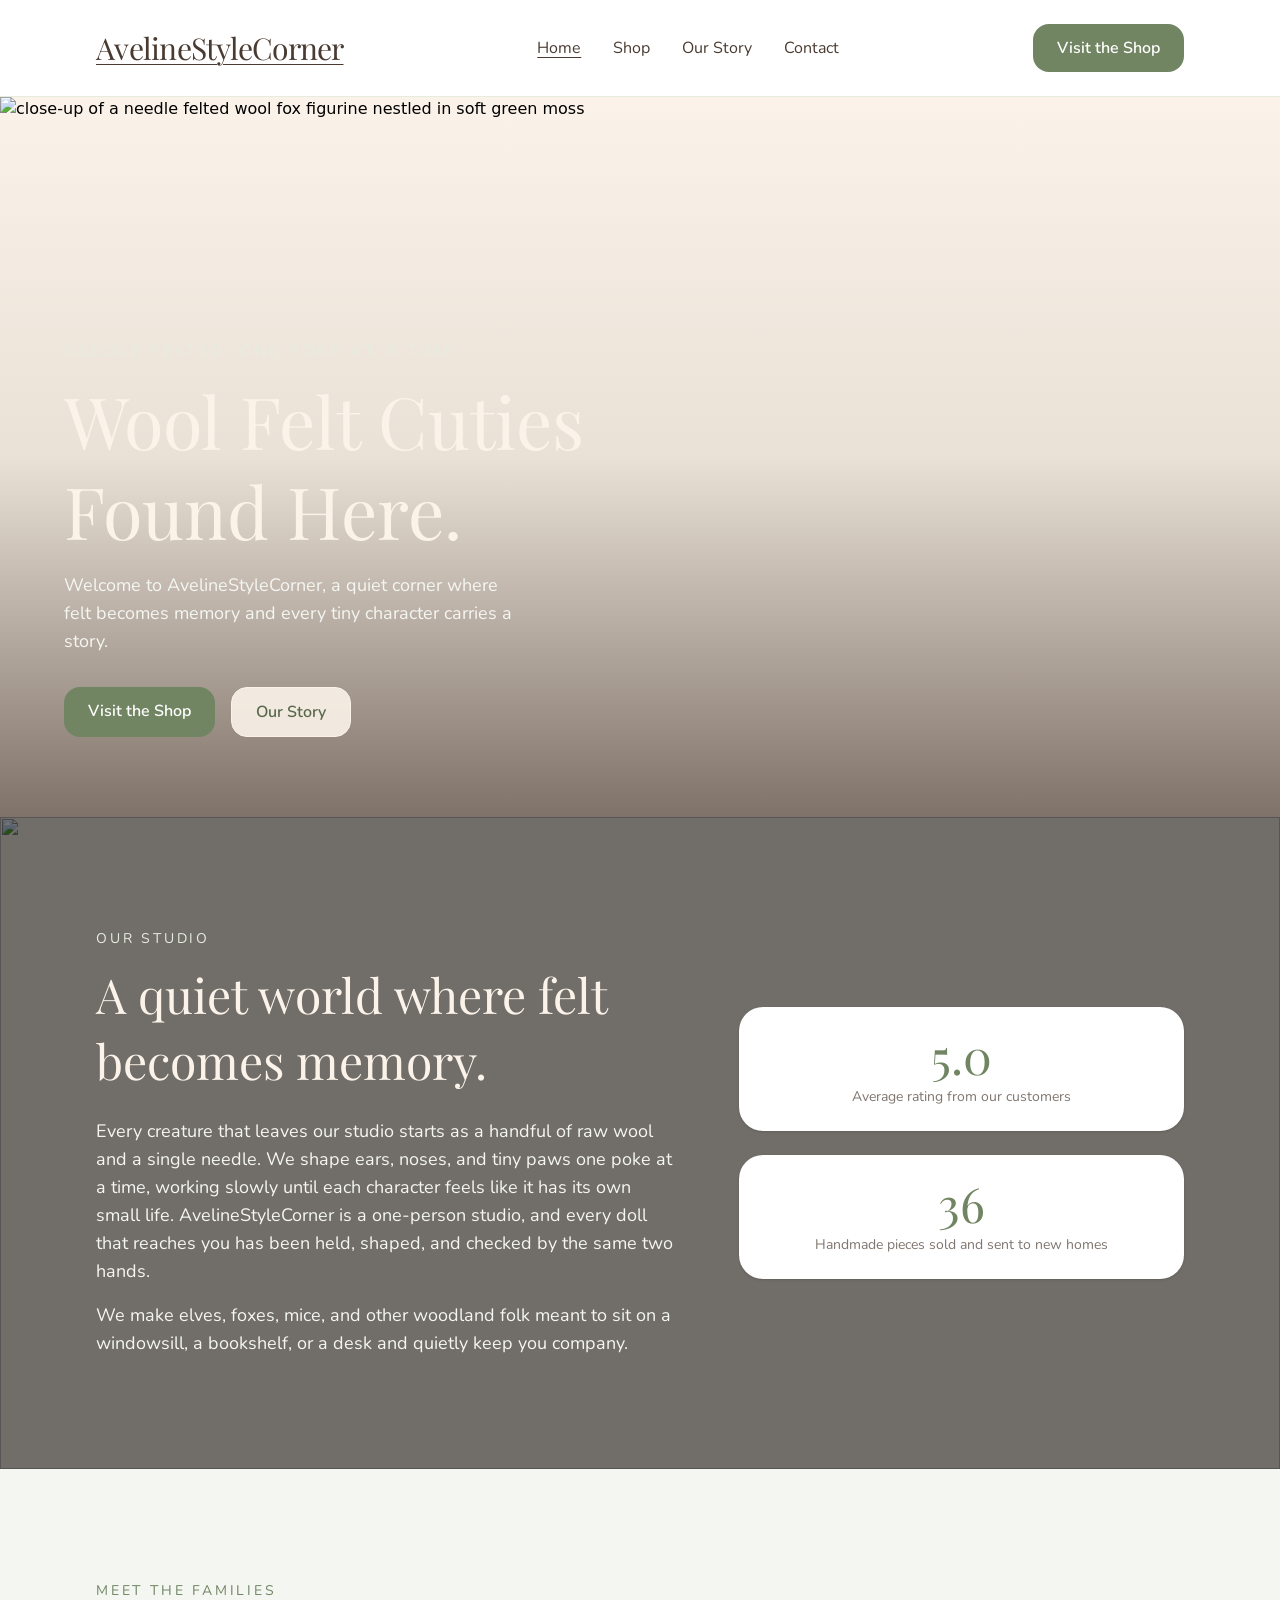
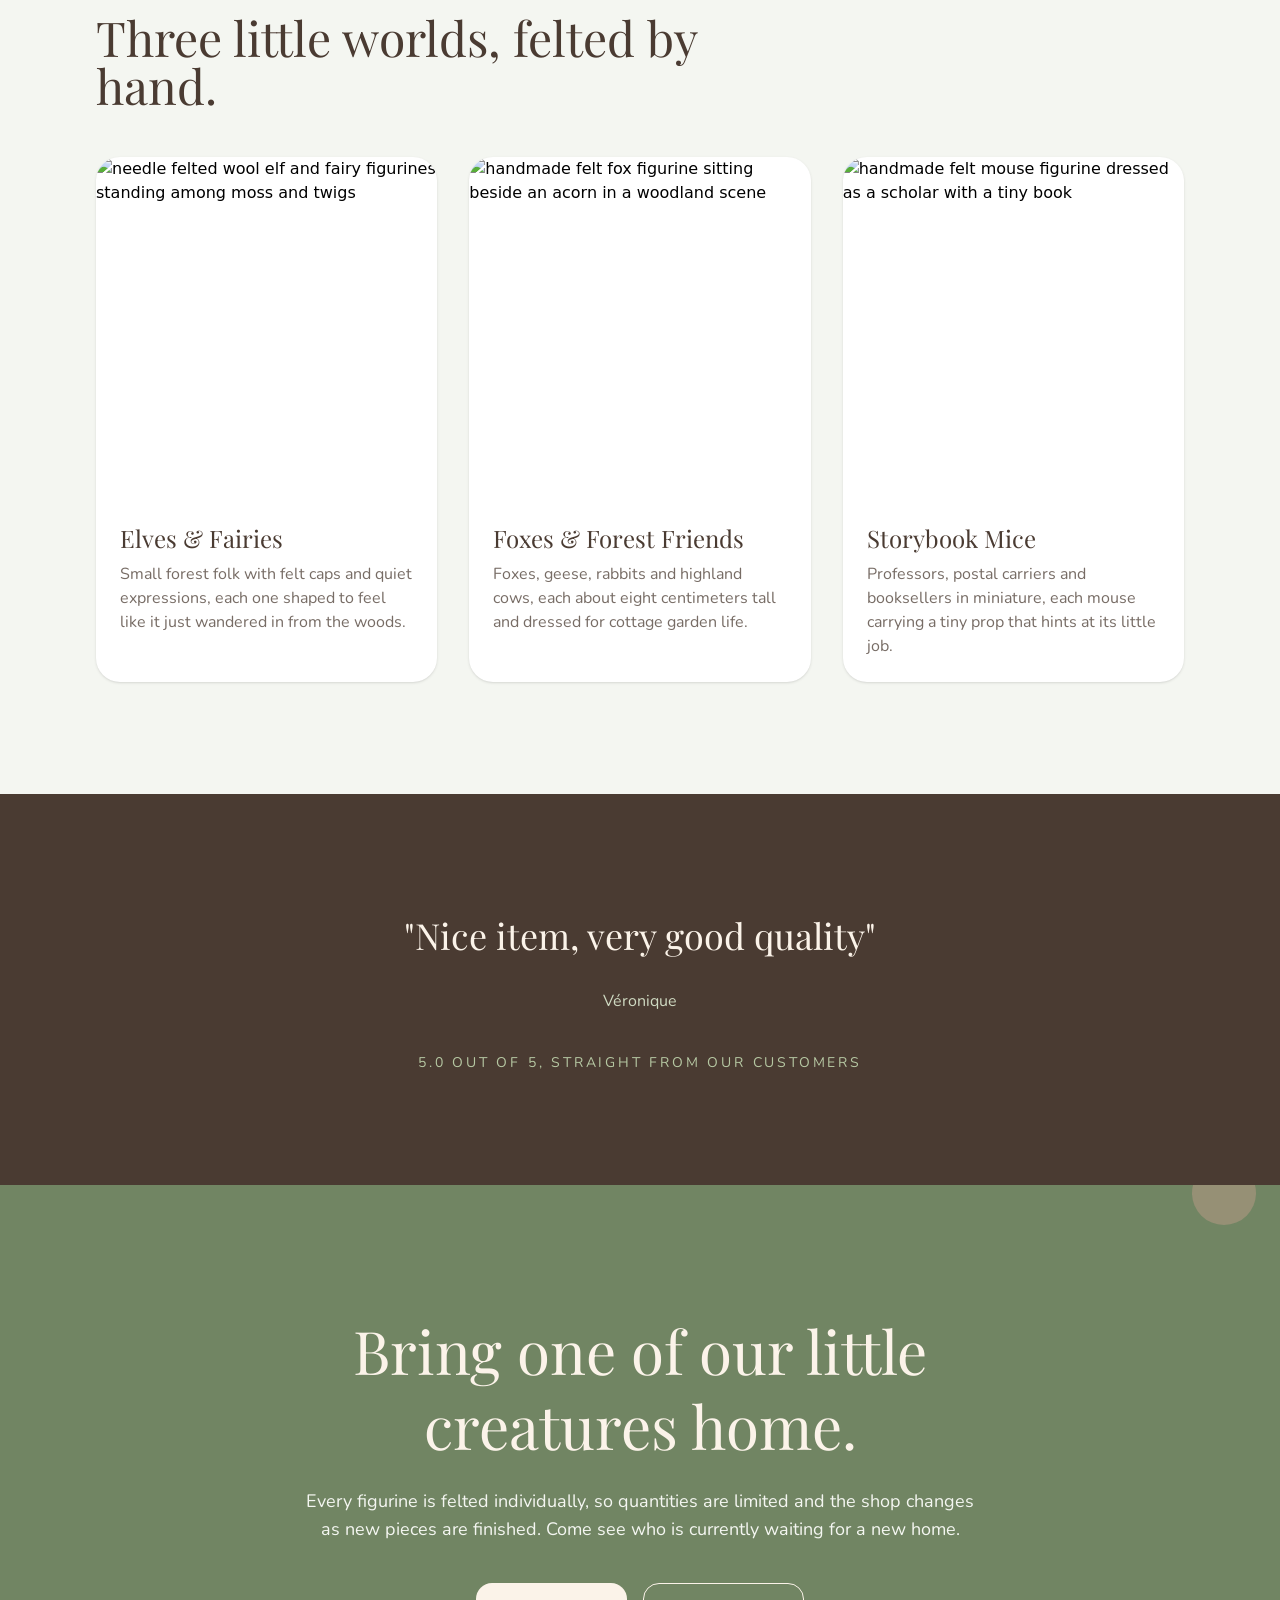
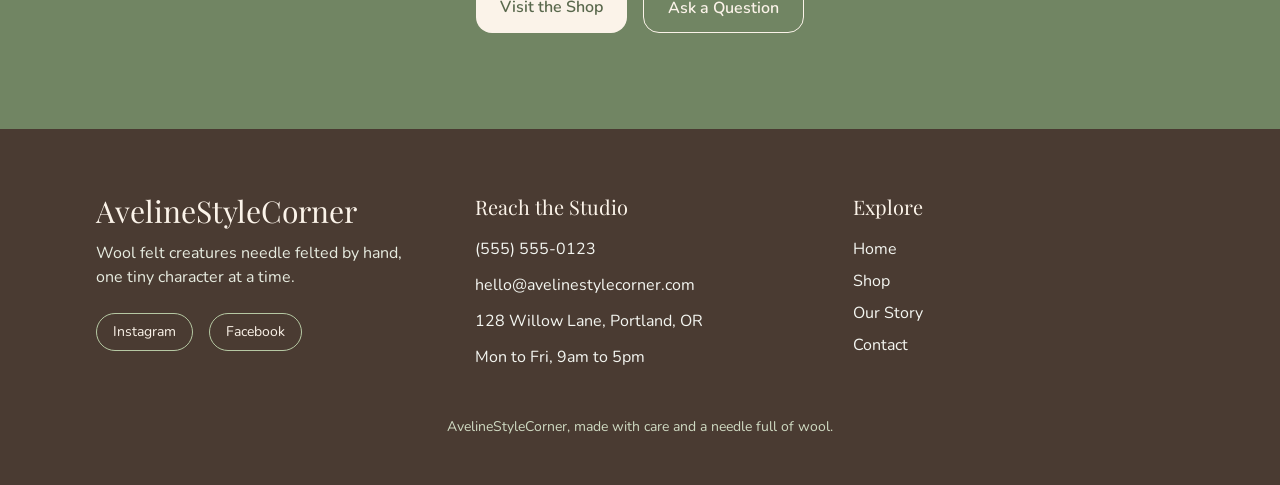
==== commit 543ed5e4: "Site-wide edit via the Tibly widget" ====
--- a/index.html
+++ b/index.html
@@ -1,21 +1,20 @@
-<!DOCTYPE html>
-<html lang="en">
-<head>
-<meta charset="utf-8">
-<meta name="viewport" content="width=device-width, initial-scale=1">
+<!DOCTYPE html><html lang="en"><head>
+<meta charset="utf-8"/>
+<meta name="viewport" content="width=device-width, initial-scale=1"/>
 <title>AvelineStyleCorner | Wool Felt Cuties Found Here</title>
-<meta name="description" content="Handmade needle felted wool elves, foxes, mice and woodland creatures from AvelineStyleCorner. Each figurine is felted by hand, one tiny character at a time.">
-<link rel="canonical" href="https://aveline-style-39c0.sites.tibly.ai/">
-<meta property="og:type" content="website">
-<meta property="og:url" content="https://aveline-style-39c0.sites.tibly.ai/">
-<meta property="og:site_name" content="AvelineStyleCorner">
-<meta property="og:title" content="AvelineStyleCorner | Wool Felt Cuties Found Here">
-<meta property="og:description" content="Handmade needle felted wool elves, foxes, mice and woodland creatures from AvelineStyleCorner. Each figurine is felted by hand, one tiny character at a time.">
-<meta name="twitter:card" content="summary_large_image">
-<link rel="icon" href="/favicon.svg" type="image/svg+xml">
-<link rel="preconnect" href="https://fonts.googleapis.com">
-<link rel="preconnect" href="https://fonts.gstatic.com" crossorigin>
-<link href="https://fonts.googleapis.com/css2?family=Playfair+Display:ital,wght@0,400..900;1,400..900&family=Nunito:wght@300;400;500;600;700;800&display=swap" rel="stylesheet">
+<meta name="description" content="Handmade needle felted wool elves, foxes, mice and woodland creatures from AvelineStyleCorner. Each figurine is felted by hand, one tiny character at a time."/>
+<link rel="canonical" href="https://aveline-style-39c0.sites.tibly.ai/"/>
+<meta property="og:type" content="website"/>
+<meta property="og:url" content="https://aveline-style-39c0.sites.tibly.ai/"/>
+<meta property="og:site_name" content="AvelineStyleCorner"/>
+<meta property="og:title" content="AvelineStyleCorner | Wool Felt Cuties Found Here"/>
+<meta property="og:description" content="Handmade needle felted wool elves, foxes, mice and woodland creatures from AvelineStyleCorner. Each figurine is felted by hand, one tiny character at a time."/>
+<meta name="twitter:card" content="summary_large_image"/>
+<script type="application/ld+json" data-tibly-business="">{"@context":"https://schema.org","@type":"LocalBusiness","name":"AvelineStyleCorner","url":"https://aveline-style-39c0.sites.tibly.ai/"}</script>
+<link rel="icon" href="/favicon.svg" type="image/svg+xml"/>
+<link rel="preconnect" href="https://fonts.googleapis.com"/>
+<link rel="preconnect" href="https://fonts.gstatic.com" crossorigin=""/>
+<link href="https://fonts.googleapis.com/css2?family=Playfair+Display:ital,wght@0,400..900;1,400..900&amp;family=Nunito:wght@300;400;500;600;700;800&amp;display=swap" rel="stylesheet"/>
 <style>details[open] > *:not(summary){animation:tibly-acc .35s ease}@keyframes tibly-acc{from{opacity:0;transform:translateY(-4px)}}</style>
 <style>@media (prefers-reduced-motion:no-preference){.tibly-fx{opacity:0;transform:translateY(24px);transition:opacity .7s ease,transform .7s ease}.tibly-fx.tibly-fx-in{opacity:1;transform:none}}</style>
 <script>addEventListener('DOMContentLoaded',function(){if(!('IntersectionObserver' in window))return;var io=new IntersectionObserver(function(es){es.forEach(function(en){if(en.isIntersecting){en.target.classList.add('tibly-fx-in');io.unobserve(en.target)}})},{rootMargin:'0px 0px -8% 0px'});document.querySelectorAll('section[data-block] > *').forEach(function(el){if(el.getBoundingClientRect().top>innerHeight){el.classList.add('tibly-fx');io.observe(el)}})});</script>
@@ -23,29 +22,29 @@
 <script>document.addEventListener('input',function(e){var t=e.target;if(!t||t.type!=='range')return;var c=t.closest&&t.closest('.tibly-ba');if(c)c.style.setProperty('--ba',t.value+'%')});document.addEventListener('pointerdown',function(e){var c=e.target.closest&&e.target.closest('.tibly-ba');if(!c||e.button>0)return;e.preventDefault();var inp=c.querySelector('input[type=range]');var set=function(x){var r=c.getBoundingClientRect();if(!r.width)return;var p=Math.max(0,Math.min(100,(x-r.left)*100/r.width));c.style.setProperty('--ba',p+'%');if(inp)inp.value=Math.round(p)};set(e.clientX);var mv=function(ev){set(ev.clientX)};var up=function(){document.removeEventListener('pointermove',mv);document.removeEventListener('pointerup',up);document.removeEventListener('pointercancel',up)};document.addEventListener('pointermove',mv);document.addEventListener('pointerup',up);document.addEventListener('pointercancel',up)});document.addEventListener('click',function(e){var im=e.target.closest&&e.target.closest('[data-lightbox]');if(!im||!(im.currentSrc||im.src))return;e.preventDefault();var o=document.createElement('div');o.className='tibly-lb';var big=document.createElement('img');big.src=im.currentSrc||im.src;big.alt=im.alt||'';o.appendChild(big);o.addEventListener('click',function(){o.remove()});document.addEventListener('keydown',function esc(ev){if(ev.key==='Escape'){o.remove();document.removeEventListener('keydown',esc)}});document.body.appendChild(o)});document.addEventListener('click',function(e){var x=e.target.closest&&e.target.closest('[data-announce-close]');if(!x)return;var b=x.closest('[data-announce]');if(b){b.style.display='none';try{sessionStorage.setItem('tibly-announce','1')}catch(_){}}});addEventListener('DOMContentLoaded',function(){try{if(sessionStorage.getItem('tibly-announce')==='1'){var b=document.querySelector('[data-announce]');if(b)b.style.display='none'}}catch(_){}if('IntersectionObserver' in window&&!matchMedia('(prefers-reduced-motion:reduce)').matches){var els=document.querySelectorAll('[data-count]');if(els.length){var io=new IntersectionObserver(function(es){es.forEach(function(en){if(!en.isIntersecting)return;io.unobserve(en.target);var el=en.target,s=el.textContent||'',m=s.match(/[\d,]*\d(?:\.\d+)?/);if(!m)return;var raw=m[0],num=parseFloat(raw.replace(/,/g,''));if(!isFinite(num))return;var pre=s.slice(0,m.index),post=s.slice(m.index+raw.length),grp=raw.indexOf(',')>=0,dec=(raw.split('.')[1]||'').length,t0=performance.now();requestAnimationFrame(function tick(now){var p=Math.min((now-t0)/1400,1);p=1-Math.pow(1-p,3);var v=(num*p).toFixed(dec);if(grp)v=Number(v).toLocaleString('en-US',{minimumFractionDigits:dec});el.textContent=pre+v+post;if(p<1)requestAnimationFrame(tick)})})},{rootMargin:'0px 0px -10% 0px'});els.forEach(function(el){io.observe(el)})}}var badge=document.querySelector('[data-tibly-open]');if(badge){var src=document.querySelector('[data-tibly-field="hours"]');var txt=(src&&src.textContent||'').toLowerCase();var days=['sun','mon','tue','wed','thu','fri','sat'];var toMin=function(h,mm,ap){h=+h;mm=+(mm||0);if(ap==='pm'&&h!==12)h+=12;if(ap==='am'&&h===12)h=0;return h*60+mm};var spans=[];var re=/(sun|mon|tue|wed|thu|fri|sat|daily|every ?day)[a-z]*\s*(?:[-\u2013\u2014]\s*(sun|mon|tue|wed|thu|fri|sat)[a-z]*)?\s*:?\s*(\d{1,2})(?::(\d{2}))?\s*(am|pm)?\s*[-\u2013\u2014]\s*(\d{1,2})(?::(\d{2}))?\s*(am|pm)?/g,mm;while((mm=re.exec(txt))){var d1=mm[1].slice(0,3),d2=mm[2],ap1=mm[5]||(mm[8]==='pm'&&+mm[3]<=+mm[6]?'am':mm[8]),o=toMin(mm[3],mm[4],ap1),c=toMin(mm[6],mm[7],mm[8]);var from=d1==='dai'||d1==='eve'?0:days.indexOf(d1),to=d2?days.indexOf(d2.slice(0,3)):(d1==='dai'||d1==='eve'?6:from);if(from<0)continue;for(var d=from;;d=(d+1)%7){spans.push([d,o,c]);if(d===to)break}}if(spans.length){var now=new Date(),cur=now.getDay(),min=now.getHours()*60+now.getMinutes();var open=spans.some(function(s){return s[0]===cur&&min>=s[1]&&min<s[2]});badge.textContent=open?(badge.getAttribute('data-open-text')||'Open now'):(badge.getAttribute('data-closed-text')||'Closed now');badge.setAttribute('data-state',open?'open':'closed');badge.hidden=false}}});</script>
 <style>header a[aria-current="page"]:not(:has(img,svg)){text-decoration:underline;text-underline-offset:4px;text-decoration-thickness:1px}</style>
 <style>#nav-open~[class*="peer-checked:"][class*="fixed"]{min-height:100vh;min-height:100dvh}@media (prefers-reduced-motion:no-preference){label[for="nav-open"] span{transition:transform .3s ease,opacity .2s ease}header:has(#nav-open:checked) label[for="nav-open"]:not([aria-label="Close" i]) span:not(:has(span)):nth-of-type(1){transform:translateY(8px) rotate(45deg)}header:has(#nav-open:checked) label[for="nav-open"]:not([aria-label="Close" i]) span:not(:has(span)):nth-of-type(2){opacity:0}header:has(#nav-open:checked) label[for="nav-open"]:not([aria-label="Close" i]) span:not(:has(span)):nth-of-type(3){transform:translateY(-8px) rotate(-45deg)}#nav-open:checked~[class*="peer-checked:"]{animation:tibly-nav-in .25s ease}#nav-open:checked~[class*="peer-checked:"] label[for="nav-open"]{display:inline-block;animation:tibly-x-in .35s ease}@keyframes tibly-nav-in{from{opacity:0;transform:translateY(10px)}}@keyframes tibly-x-in{from{opacity:0;transform:rotate(-90deg) scale(.6)}}}</style>
-<link rel="stylesheet" href="/styles.css?v=5a01f3ce">
+<link rel="stylesheet" href="/styles.css?v=5a01f3ce"/>
 </head>
 <body>
 <!-- block:header -->
 <header class="relative bg-[var(--color-surface)] border-b border-brand-100">
   <div class="mx-auto max-w-6xl px-4 sm:px-6 lg:px-8">
-    <input type="checkbox" id="nav-open" class="peer sr-only">
+    <input type="checkbox" id="nav-open" class="peer sr-only"/>
     <div class="flex items-center justify-between py-4 md:py-6">
-      <a href="/" class="font-display text-2xl md:text-3xl text-[var(--color-ink)] tracking-tight" aria-current="page">
+      <a aria-current="page" class="font-display text-2xl md:text-3xl text-[var(--color-ink)] tracking-tight" href="/">
         <span data-tibly-field="business-name">AvelineStyleCorner</span>
       </a>
       <nav class="hidden md:flex items-center gap-8 font-body text-base text-[var(--color-ink)]">
-        <a href="/" class="transition-colors duration-200 hover:text-brand-600" aria-current="page">Home</a>
-        <a href="/shop" class="transition-colors duration-200 hover:text-brand-600">Shop</a>
-        <a href="/about" class="transition-colors duration-200 hover:text-brand-600">Our Story</a>
-        <a href="/contact" class="transition-colors duration-200 hover:text-brand-600">Contact</a>
+        <a aria-current="page" class="transition-colors duration-200 hover:text-brand-600" href="/">Home</a>
+        <a class="transition-colors duration-200 hover:text-brand-600" href="/shop">Shop</a>
+        <a class="transition-colors duration-200 hover:text-brand-600" href="/about">Our Story</a>
+        <a class="transition-colors duration-200 hover:text-brand-600" href="/contact">Contact</a>
       </nav>
-      <a href="/shop" class="btn hidden md:inline-flex">Visit the Shop</a>
+      <a class="btn hidden md:inline-flex" href="/shop">Visit the Shop</a>
       <label for="nav-open" class="md:hidden cursor-pointer text-[var(--color-ink)]" aria-label="Menu">
         <svg width="28" height="28" viewBox="0 0 24 24" fill="none" stroke="currentColor" stroke-width="2" stroke-linecap="round">
-          <line x1="3" y1="6" x2="21" y2="6"/>
-          <line x1="3" y1="12" x2="21" y2="12"/>
-          <line x1="3" y1="18" x2="21" y2="18"/>
+          <line x1="3" y1="6" x2="21" y2="6"></line>
+          <line x1="3" y1="12" x2="21" y2="12"></line>
+          <line x1="3" y1="18" x2="21" y2="18"></line>
         </svg>
       </label>
     </div>
@@ -55,18 +54,18 @@
         <span class="font-display text-2xl text-[var(--color-ink)]" data-tibly-field="business-name">AvelineStyleCorner</span>
         <label for="nav-open" aria-label="Close" class="cursor-pointer text-[var(--color-ink)]">
           <svg width="28" height="28" viewBox="0 0 24 24" fill="none" stroke="currentColor" stroke-width="2" stroke-linecap="round">
-            <line x1="4" y1="4" x2="20" y2="20"/>
-            <line x1="20" y1="4" x2="4" y2="20"/>
+            <line x1="4" y1="4" x2="20" y2="20"></line>
+            <line x1="20" y1="4" x2="4" y2="20"></line>
           </svg>
         </label>
       </div>
       <nav class="mt-16 flex flex-col gap-7 font-display text-4xl text-[var(--color-ink)]">
-        <a href="/" class="transition-colors duration-200 hover:text-brand-600" aria-current="page">Home</a>
-        <a href="/shop" class="transition-colors duration-200 hover:text-brand-600">Shop</a>
-        <a href="/about" class="transition-colors duration-200 hover:text-brand-600">Our Story</a>
-        <a href="/contact" class="transition-colors duration-200 hover:text-brand-600">Contact</a>
+        <a aria-current="page" class="transition-colors duration-200 hover:text-brand-600" href="/">Home</a>
+        <a class="transition-colors duration-200 hover:text-brand-600" href="/shop">Shop</a>
+        <a class="transition-colors duration-200 hover:text-brand-600" href="/about">Our Story</a>
+        <a class="transition-colors duration-200 hover:text-brand-600" href="/contact">Contact</a>
       </nav>
-      <a href="/shop" class="btn mt-auto text-center text-lg">Visit the Shop</a>
+      <a class="btn mt-auto text-center text-lg" href="/shop">Visit the Shop</a>
     </div>
   </div>
 </header>
@@ -74,36 +73,36 @@
 <!-- block:image-hero -->
 <section class="relative bg-background" data-block="image-hero">
   <div class="relative h-[62vh] md:h-[80vh] w-full overflow-hidden">
-    <img loading="lazy" src="https://images.pexels.com/photos/10673284/pexels-photo-10673284.jpeg?auto=compress&cs=tinysrgb&h=650&w=940" alt="close-up of a needle felted wool fox figurine nestled in soft green moss" class="absolute inset-0 h-full w-full object-cover animate-kenburns">
+    <img loading="lazy" src="https://images.pexels.com/photos/10673284/pexels-photo-10673284.jpeg?auto=compress&amp;cs=tinysrgb&amp;h=650&amp;w=940" alt="close-up of a needle felted wool fox figurine nestled in soft green moss" class="absolute inset-0 h-full w-full object-cover animate-kenburns"/>
     <div class="absolute inset-0 bg-gradient-to-t from-[var(--color-ink)]/70 via-[var(--color-ink)]/10 to-transparent"></div>
     <div class="absolute inset-0 flex flex-col items-start justify-end px-6 pb-10 sm:px-10 sm:pb-14 md:px-16 md:pb-20">
       <p class="font-body text-sm md:text-base uppercase tracking-[0.2em] text-brand-100">Needle felted, one poke at a time</p>
       <h1 class="mt-3 font-display text-4xl md:text-7xl leading-tight text-background max-w-2xl">Wool Felt Cuties Found Here.</h1>
       <p class="mt-4 max-w-md font-body text-base md:text-lg text-brand-50">Welcome to <span data-tibly-field="business-name">AvelineStyleCorner</span>, a quiet corner where felt becomes memory and every tiny character carries a story.</p>
       <div class="mt-8 flex flex-wrap gap-4">
-        <a href="/shop" class="btn">Visit the Shop</a>
-        <a href="/about" class="inline-block rounded-lg border border-background bg-background/90 px-6 py-3 font-body font-semibold text-brand-700 transition-colors duration-200 hover:bg-background">Our Story</a>
+        <a class="btn" href="/shop">Visit the Shop</a>
+        <a class="inline-block rounded-lg border border-background bg-background/90 px-6 py-3 font-body font-semibold text-brand-700 transition-colors duration-200 hover:bg-background" href="/about">Our Story</a>
       </div>
     </div>
   </div>
 </section>
 <!-- /block:image-hero -->
 <!-- block:warm-intro -->
-<section class="bg-background py-20 md:py-28" data-block="warm-intro">
+<section class="bg-background py-20 md:py-28" data-block="warm-intro" data-tb-bg="51aa1772-be76-4056-8c26-665047a8ee53" data-tb-bg-overlay="0.55" style="position:relative"><div class="tb-bg" aria-hidden="true"><img src="https://br-winter-boat-ajcnusyq.storage.c-3.us-east-2.aws.neon.tech/tibly-site-media/sites/346d3a1d-e65d-4f00-8d6c-fbaa886effd2/7071f28a153b6d96c7d5148d9ea4c311.jpg" alt="" loading="lazy"/><span class="tb-bg-tint" style="opacity:0.55"></span></div>
   <div class="mx-auto max-w-6xl px-4 sm:px-6 lg:px-8 grid grid-cols-1 md:grid-cols-[1.3fr_1fr] gap-12 md:gap-16 items-center">
     <div>
-      <p class="font-body text-sm uppercase tracking-[0.2em] text-brand-600">Our Studio</p>
-      <h2 class="mt-3 font-display text-3xl md:text-5xl text-[var(--color-ink)] leading-snug">A quiet world where felt becomes memory.</h2>
-      <p class="mt-6 font-body text-lg text-[var(--color-ink)]/80 max-w-prose">Every creature that leaves our studio starts as a handful of raw wool and a single needle. We shape ears, noses, and tiny paws one poke at a time, working slowly until each character feels like it has its own small life. <span data-tibly-field="business-name">AvelineStyleCorner</span> is a one-person studio, and every doll that reaches you has been held, shaped, and checked by the same two hands.</p>
-      <p class="mt-4 font-body text-lg text-[var(--color-ink)]/80 max-w-prose">We make elves, foxes, mice, and other woodland folk meant to sit on a windowsill, a bookshelf, or a desk and quietly keep you company.</p>
+      <p class="font-body text-sm uppercase tracking-[0.2em] text-brand-100">Our Studio</p>
+      <h2 class="mt-3 font-display text-3xl md:text-5xl text-background leading-snug">A quiet world where felt becomes memory.</h2>
+      <p class="mt-6 font-body text-lg text-brand-50 max-w-prose">Every creature that leaves our studio starts as a handful of raw wool and a single needle. We shape ears, noses, and tiny paws one poke at a time, working slowly until each character feels like it has its own small life. <span data-tibly-field="business-name">AvelineStyleCorner</span> is a one-person studio, and every doll that reaches you has been held, shaped, and checked by the same two hands.</p>
+      <p class="mt-4 font-body text-lg text-brand-50 max-w-prose">We make elves, foxes, mice, and other woodland folk meant to sit on a windowsill, a bookshelf, or a desk and quietly keep you company.</p>
     </div>
     <div class="flex flex-col sm:flex-row md:flex-col gap-6">
       <div class="rounded-xl bg-surface p-6 text-center shadow-sm transition-shadow duration-200 hover:shadow-md">
-        <p class="font-display text-5xl text-brand-600"><span data-count>5.0</span></p>
+        <p class="font-display text-5xl text-brand-600"><span data-count="">5.0</span></p>
         <p class="mt-2 font-body text-sm text-[var(--color-ink)]/70">Average rating from our customers</p>
       </div>
       <div class="rounded-xl bg-surface p-6 text-center shadow-sm transition-shadow duration-200 hover:shadow-md">
-        <p class="font-display text-5xl text-brand-600"><span data-count>36</span></p>
+        <p class="font-display text-5xl text-brand-600"><span data-count="">36</span></p>
         <p class="mt-2 font-body text-sm text-[var(--color-ink)]/70">Handmade pieces sold and sent to new homes</p>
       </div>
     </div>
@@ -120,25 +119,25 @@
     <div class="mt-12 grid grid-cols-1 md:grid-cols-3 gap-8">
       <div class="rounded-xl bg-surface shadow-sm transition-shadow duration-200 hover:shadow-md overflow-hidden">
         <div class="group overflow-hidden aspect-square">
-          <img loading="lazy" src="https://images.pexels.com/photos/35097242/pexels-photo-35097242.jpeg?auto=compress&cs=tinysrgb&h=650&w=940" alt="needle felted wool elf and fairy figurines standing among moss and twigs" class="w-full h-full object-cover transition-transform duration-500 group-hover:scale-105">
+          <img loading="lazy" src="https://images.pexels.com/photos/35097242/pexels-photo-35097242.jpeg?auto=compress&amp;cs=tinysrgb&amp;h=650&amp;w=940" alt="needle felted wool elf and fairy figurines standing among moss and twigs" class="w-full h-full object-cover transition-transform duration-500 group-hover:scale-105"/>
         </div>
         <div class="p-6">
-          <h3 class="font-display text-2xl text-[var(--color-ink)]">Elves & Fairies</h3>
+          <h3 class="font-display text-2xl text-[var(--color-ink)]">Elves &amp; Fairies</h3>
           <p class="mt-2 font-body text-[var(--color-ink)]/75">Small forest folk with felt caps and quiet expressions, each one shaped to feel like it just wandered in from the woods.</p>
         </div>
       </div>
       <div class="rounded-xl bg-surface shadow-sm transition-shadow duration-200 hover:shadow-md overflow-hidden">
         <div class="group overflow-hidden aspect-square">
-          <img loading="lazy" src="https://images.pexels.com/photos/34957158/pexels-photo-34957158.jpeg?auto=compress&cs=tinysrgb&h=650&w=940" alt="handmade felt fox figurine sitting beside an acorn in a woodland scene" class="w-full h-full object-cover transition-transform duration-500 group-hover:scale-105">
+          <img loading="lazy" src="https://images.pexels.com/photos/34957158/pexels-photo-34957158.jpeg?auto=compress&amp;cs=tinysrgb&amp;h=650&amp;w=940" alt="handmade felt fox figurine sitting beside an acorn in a woodland scene" class="w-full h-full object-cover transition-transform duration-500 group-hover:scale-105"/>
         </div>
         <div class="p-6">
-          <h3 class="font-display text-2xl text-[var(--color-ink)]">Foxes & Forest Friends</h3>
+          <h3 class="font-display text-2xl text-[var(--color-ink)]">Foxes &amp; Forest Friends</h3>
           <p class="mt-2 font-body text-[var(--color-ink)]/75">Foxes, geese, rabbits and highland cows, each about eight centimeters tall and dressed for cottage garden life.</p>
         </div>
       </div>
       <div class="rounded-xl bg-surface shadow-sm transition-shadow duration-200 hover:shadow-md overflow-hidden">
         <div class="group overflow-hidden aspect-square">
-          <img loading="lazy" src="https://images.pexels.com/photos/28209164/pexels-photo-28209164.jpeg?auto=compress&cs=tinysrgb&h=650&w=940" alt="handmade felt mouse figurine dressed as a scholar with a tiny book" class="w-full h-full object-cover transition-transform duration-500 group-hover:scale-105">
+          <img loading="lazy" src="https://images.pexels.com/photos/28209164/pexels-photo-28209164.jpeg?auto=compress&amp;cs=tinysrgb&amp;h=650&amp;w=940" alt="handmade felt mouse figurine dressed as a scholar with a tiny book" class="w-full h-full object-cover transition-transform duration-500 group-hover:scale-105"/>
         </div>
         <div class="p-6">
           <h3 class="font-display text-2xl text-[var(--color-ink)]">Storybook Mice</h3>
@@ -152,7 +151,7 @@
 <!-- block:testimonial -->
 <section class="bg-[var(--color-ink)] py-20 md:py-28" data-block="testimonial">
   <div class="mx-auto max-w-3xl px-4 sm:px-6 lg:px-8 text-center">
-    <p class="font-display text-2xl md:text-4xl text-background leading-relaxed">"Nice item, very good quality"</p>
+    <p class="font-display text-2xl md:text-4xl text-background leading-relaxed">&#34;Nice item, very good quality&#34;</p>
     <p class="mt-6 font-body text-brand-200">Véronique</p>
     <p class="mt-10 font-body text-sm uppercase tracking-[0.2em] text-brand-300">5.0 out of 5, straight from our customers</p>
   </div>
@@ -165,8 +164,8 @@
     <h2 class="font-display text-4xl md:text-6xl text-background leading-tight">Bring one of our little creatures home.</h2>
     <p class="mt-6 font-body text-lg text-brand-50 max-w-2xl mx-auto">Every figurine is felted individually, so quantities are limited and the shop changes as new pieces are finished. Come see who is currently waiting for a new home.</p>
     <div class="mt-10 flex flex-wrap justify-center gap-4">
-      <a href="/shop" class="inline-block rounded-lg bg-background px-6 py-3 font-body font-semibold text-brand-700 transition-colors duration-200 hover:bg-brand-50">Visit the Shop</a>
-      <a href="/contact" class="inline-block rounded-lg border border-background px-6 py-3 font-body font-semibold text-background transition-colors duration-200 hover:bg-brand-700">Ask a Question</a>
+      <a class="inline-block rounded-lg bg-background px-6 py-3 font-body font-semibold text-brand-700 transition-colors duration-200 hover:bg-brand-50" href="/shop">Visit the Shop</a>
+      <a class="inline-block rounded-lg border border-background px-6 py-3 font-body font-semibold text-background transition-colors duration-200 hover:bg-brand-700" href="/contact">Ask a Question</a>
     </div>
   </div>
 </section>
@@ -178,15 +177,15 @@
       <p class="font-display text-3xl" data-tibly-field="business-name">AvelineStyleCorner</p>
       <p class="mt-3 max-w-xs font-body text-brand-100">Wool felt creatures needle felted by hand, one tiny character at a time.</p>
       <div data-tibly-field="links" class="mt-6 flex flex-wrap gap-4 font-body text-sm">
-        <a href="https://instagram.com" class="rounded-full border border-brand-300 px-4 py-2 transition-colors duration-200 hover:bg-brand-700">Instagram</a>
-        <a href="https://facebook.com" class="rounded-full border border-brand-300 px-4 py-2 transition-colors duration-200 hover:bg-brand-700">Facebook</a>
+        <a class="rounded-full border border-brand-300 px-4 py-2 transition-colors duration-200 hover:bg-brand-700" href="https://instagram.com">Instagram</a>
+        <a class="rounded-full border border-brand-300 px-4 py-2 transition-colors duration-200 hover:bg-brand-700" href="https://facebook.com">Facebook</a>
       </div>
     </div>
     <div>
       <p class="font-display text-xl mb-4">Reach the Studio</p>
       <ul class="space-y-3 font-body text-brand-50">
-        <li><a href="tel:+15555550123" data-tibly-field="phone" class="transition-colors duration-200 hover:text-accent-300">(555) 555-0123</a></li>
-        <li><a href="mailto:hello@avelinestylecorner.com" data-tibly-field="email" class="transition-colors duration-200 hover:text-accent-300">hello@avelinestylecorner.com</a></li>
+        <li><a class="transition-colors duration-200 hover:text-accent-300" data-tibly-field="phone" href="tel:+15555550123">(555) 555-0123</a></li>
+        <li><a class="transition-colors duration-200 hover:text-accent-300" data-tibly-field="email" href="mailto:hello@avelinestylecorner.com">hello@avelinestylecorner.com</a></li>
         <li><span data-tibly-field="address">128 Willow Lane, Portland, OR</span></li>
         <li><span data-tibly-field="hours">Mon to Fri, 9am to 5pm</span></li>
       </ul>
@@ -194,10 +193,10 @@
     <div>
       <p class="font-display text-xl mb-4">Explore</p>
       <nav class="flex flex-col gap-2 font-body text-brand-50">
-        <a href="/" class="transition-colors duration-200 hover:text-accent-300">Home</a>
-        <a href="/shop" class="transition-colors duration-200 hover:text-accent-300">Shop</a>
-        <a href="/about" class="transition-colors duration-200 hover:text-accent-300">Our Story</a>
-        <a href="/contact" class="transition-colors duration-200 hover:text-accent-300">Contact</a>
+        <a class="transition-colors duration-200 hover:text-accent-300" href="/">Home</a>
+        <a class="transition-colors duration-200 hover:text-accent-300" href="/shop">Shop</a>
+        <a class="transition-colors duration-200 hover:text-accent-300" href="/about">Our Story</a>
+        <a class="transition-colors duration-200 hover:text-accent-300" href="/contact">Contact</a>
       </nav>
     </div>
   </div>
@@ -206,12 +205,13 @@
   </p>
 
   <div class="md:hidden fixed bottom-0 inset-x-0 z-40 bg-brand-600">
-    <a href="tel:+15555550123" data-tibly-field="phone" class="block w-full py-4 text-center font-display text-lg text-[var(--color-surface)]">
+    <a class="block w-full py-4 text-center font-display text-lg text-[var(--color-surface)]" data-tibly-field="phone" href="tel:+15555550123">
       Call the Studio
     </a>
   </div>
 </footer>
 <!-- /block:footer -->
-  <script async src="https://api.tibly.ai/widget/v1.js"></script>
-</body>
-</html>
+  <script async="" src="https://api.tibly.ai/widget/v1.js"></script>
+
+
+</body></html>
